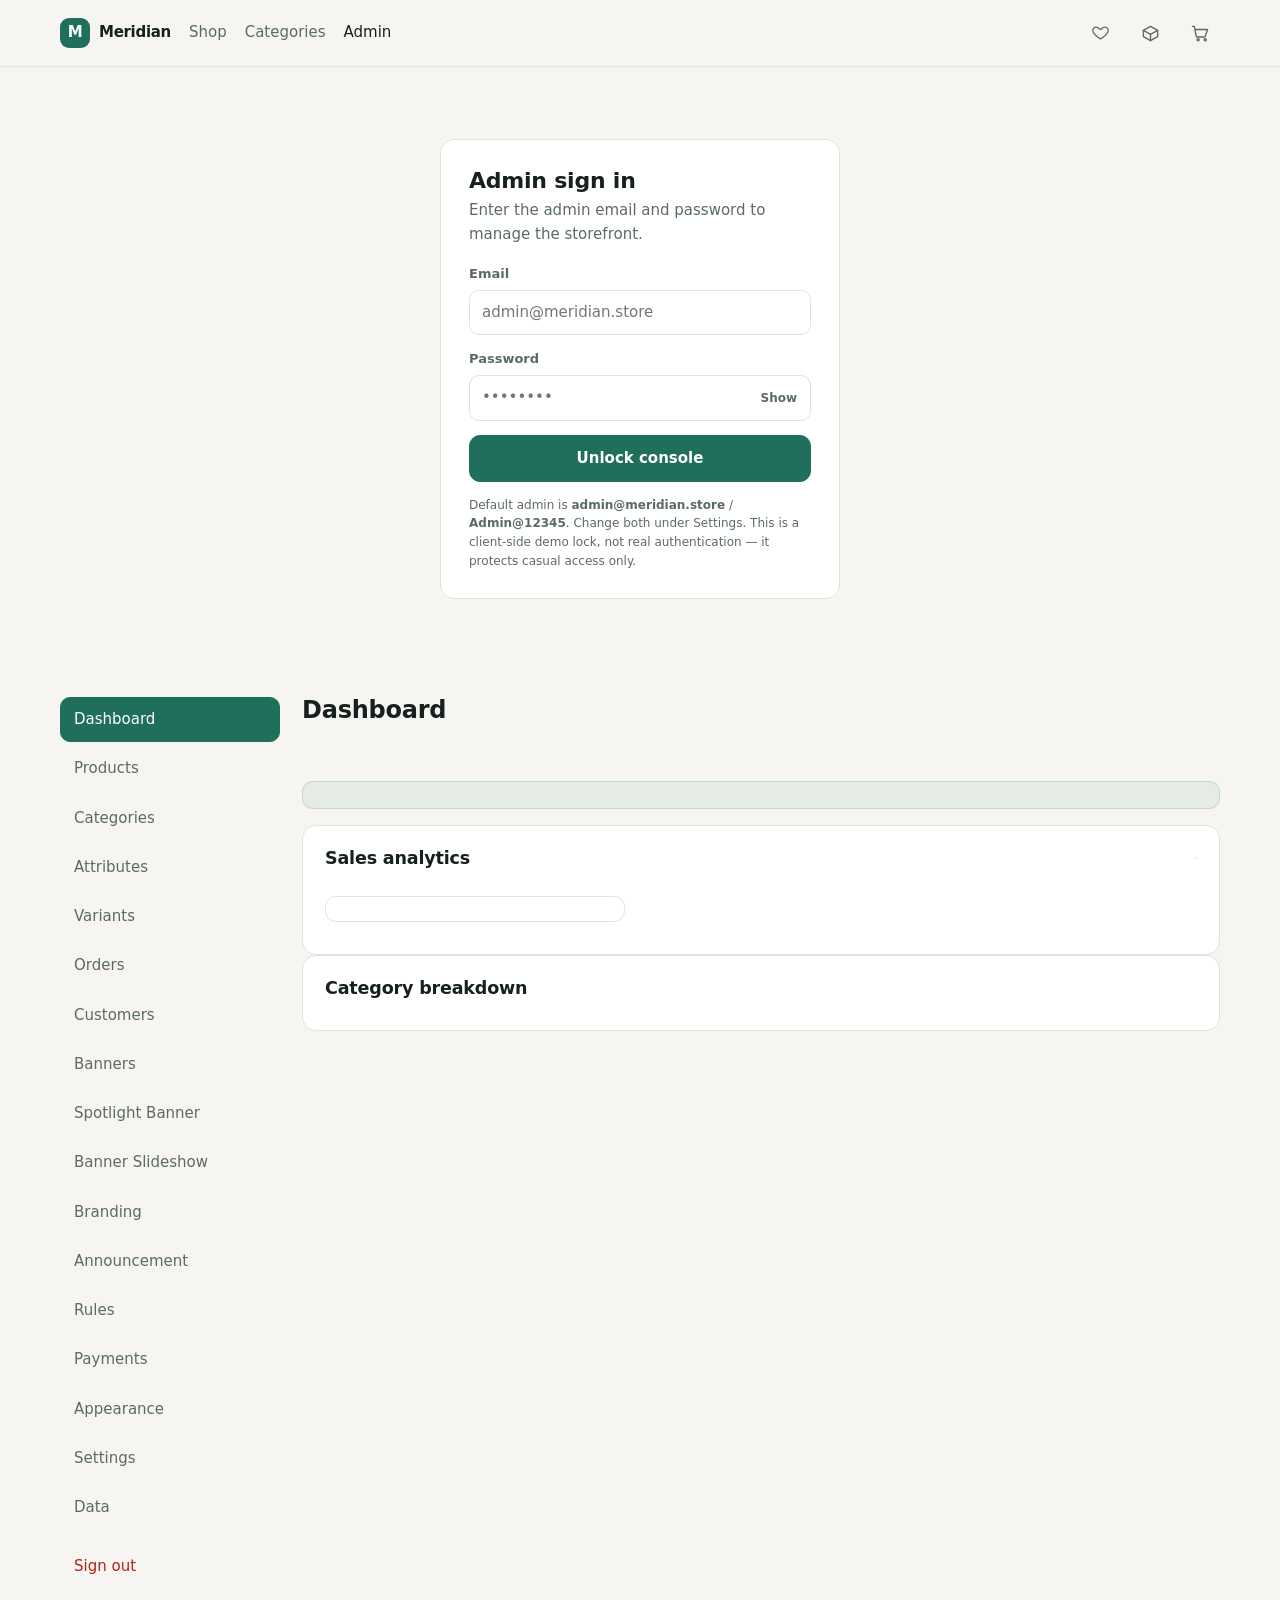
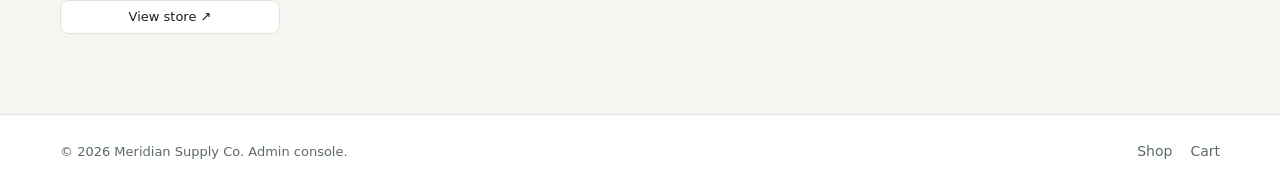
==== html/admin.html @ 1665ed3d "Add files via upload" ====
<!doctype html>
<html lang="en">
<head>
  <meta charset="utf-8" />
  <meta name="viewport" content="width=device-width, initial-scale=1" />
  <title>Admin console — Meridian</title>
  <meta name="description" content="Meridian storefront admin console." />
  <meta name="robots" content="noindex" />
  <link rel="stylesheet" href="../css/styles.css" />
</head>
<body>
  <header class="site-header">
    <div class="wrap header-inner">
      <a class="brand" href="../index.html"><span class="mark">M</span><span data-store-name>Meridian</span></a>
      <nav class="main-nav" aria-label="Primary">
        <a href="../index.html">Shop</a>
        <a href="../index.html#catalogue" data-scroll>Categories</a>
        <a href="admin.html" aria-current="page">Admin</a>
      </nav>
      <div class="header-actions">
        <a class="icon-btn" href="wishlist.html" aria-label="Wishlist">
          <svg width="19" height="19" viewBox="0 0 24 24" fill="none" stroke="currentColor" stroke-width="1.7" stroke-linecap="round" stroke-linejoin="round"><path d="M12 20s-7-4.6-9.2-8.6C1.2 8.4 3 5 6.4 5c2 0 3.4 1 4.1 2.3h3c.7-1.3 2.1-2.3 4.1-2.3 3.4 0 5.2 3.4 3.6 6.4C19 15.4 12 20 12 20Z" transform="translate(0 -1)"/></svg>
          <span class="icon-badge" data-wishlist-count data-count="0">0</span>
        </a>
        <a class="icon-btn" href="orders.html" aria-label="Your orders">
          <svg width="19" height="19" viewBox="0 0 24 24" fill="none" stroke="currentColor" stroke-width="1.7" stroke-linecap="round" stroke-linejoin="round"><path d="M21 8 12 3 3 8v8l9 5 9-5Z"/><path d="M3 8l9 5 9-5"/><path d="M12 13v8"/></svg>
        </a>
        <a class="cart-link" href="cart.html" aria-label="View cart">
          <svg width="18" height="18" viewBox="0 0 24 24" fill="none" stroke="currentColor" stroke-width="1.7" stroke-linecap="round" stroke-linejoin="round"><circle cx="9" cy="20" r="1.4"/><circle cx="18" cy="20" r="1.4"/><path d="M2 3h2.2l2.3 12.2a1.5 1.5 0 0 0 1.5 1.2h8.6a1.5 1.5 0 0 0 1.5-1.2L21 7H5.3"/></svg>
          <span>Cart</span>
          <span class="cart-badge" data-cart-count data-count="0">0</span>
        </a>
      </div>
    </div>
  </header>

  <main class="wrap">
    <!-- Gate -->
    <div class="gate" id="gate">
      <div class="panel">
        <h1 style="font-size:22px;margin-bottom:6px">Admin sign in</h1>
        <p class="muted" style="margin-bottom:18px">Enter the admin email and password to manage the storefront.</p>
        <div class="field">
          <label for="admin-email">Email</label>
          <input id="admin-email" type="email" placeholder="admin@meridian.store" autocomplete="username" />
        </div>
        <div class="field">
          <label for="pass">Password</label>
          <div class="pw-wrap">
            <input id="pass" type="password" placeholder="••••••••" autocomplete="current-password" />
            <button type="button" class="pw-toggle" id="admin-pw-toggle" aria-label="Show password">Show</button>
          </div>
        </div>
        <button class="btn btn-primary" id="unlock" style="width:100%;justify-content:center">Unlock console</button>
        <p class="hint" id="gate-error" style="color:var(--danger);margin-top:10px" hidden>Incorrect email or password.</p>
        <p class="hint" style="margin-top:14px">Default admin is <strong>admin@meridian.store</strong> / <strong>Admin@12345</strong>. Change both under Settings. This is a client-side demo lock, not real authentication — it protects casual access only.</p>
      </div>
    </div>

    <!-- Console -->
    <div class="admin-shell" id="console" hidden>
      <nav class="admin-nav" aria-label="Admin sections">
        <button data-tab="dashboard" aria-current="true">Dashboard</button>
        <button data-tab="products">Products</button>
        <button data-tab="categories">Categories</button>
        <button data-tab="attributes">Attributes</button>
        <button data-tab="variants">Variants</button>
        <button data-tab="orders">Orders</button>
        <button data-tab="customers">Customers</button>
        <button data-tab="banners">Banners</button>
        <button data-tab="gridbanner">Spotlight Banner</button>
        <button data-tab="slideshow">Banner Slideshow</button>
        <button data-tab="branding">Branding</button>
        <button data-tab="announcement">Announcement</button>
        <button data-tab="rules">Rules</button>
        <button data-tab="payments">Payments</button>
        <button data-tab="appearance">Appearance</button>
        <button data-tab="settings">Settings</button>
        <button data-tab="data">Data</button>
        <button data-tab="lock" style="margin-top:10px;color:var(--danger)">Sign out</button>
        <a class="mini-btn" href="../index.html" style="text-align:center;margin-top:6px">View store ↗</a>
      </nav>

      <div>
        <!-- Dashboard -->
        <section class="admin-panel active" id="panel-dashboard">
          <div class="admin-bar"><h1 style="font-size:24px">Dashboard</h1></div>
          <div class="glance" id="dash-stats"></div>
          <div class="glance cols-4" id="dash-pipeline"></div>
          <div class="callout" id="dash-checkout"></div>
          <div class="panel" id="sales-panel">
            <div class="panel-row">
              <h3 style="margin:0">Sales analytics</h3>
              <div class="seg" id="sales-gran" role="group" aria-label="Graph range"></div>
            </div>
            <div class="sales-summary" id="sales-summary"></div>
            <div class="sales-grid">
              <div class="sales-cal" id="sales-cal"></div>
              <div class="sales-graph" id="sales-graph"></div>
            </div>
            <p class="hint" id="sales-note" style="margin:10px 0 0"></p>
          </div>
          <div class="panel">
            <h3 style="margin-bottom:10px">Category breakdown</h3>
            <div class="bars" id="dash-cats"></div>
          </div>
        </section>

        <!-- Products -->
        <section class="admin-panel" id="panel-products">
          <div class="admin-bar">
            <h1 style="font-size:24px">Products <span class="muted" id="prod-count" style="font-size:14px;font-weight:500"></span></h1>
            <button class="btn btn-primary" id="add-product">+ Add product</button>
          </div>
          <div id="products-view">
            <div class="table-wrap">
              <table class="admin-table">
                <thead><tr><th></th><th>Name</th><th>Category</th><th>Price</th><th>Rating</th><th>Checkout</th><th></th></tr></thead>
                <tbody id="prod-rows"></tbody>
              </table>
            </div>
          </div>

          <div id="product-editor" hidden>
            <div class="panel">
              <h3 id="editor-title" style="margin-bottom:16px">Edit product</h3>
              <div class="grid-2">
                <div class="field"><label for="f-id">ID (slug)</label><input id="f-id" type="text" placeholder="aurora-headphones" /></div>
                <div class="field"><label for="f-name">Name</label><input id="f-name" type="text" placeholder="Aurora Wireless Headphones" /></div>
                <div class="field"><label for="f-category">Category</label><select id="f-category"></select></div>
                <div class="field"><label for="f-price">Price (₹)</label><input id="f-price" type="number" min="0" step="1" placeholder="10999" /></div>
                <div class="field"><label for="f-was">Compare-at price (₹, optional)</label><input id="f-was" type="number" min="0" step="1" placeholder="12999" /></div>
                <div class="field"><label for="f-badge">Badge (optional)</label><input id="f-badge" type="text" placeholder="Best seller" /></div>
                <div class="field"><label for="f-rating">Rating (0–5)</label><input id="f-rating" type="number" min="0" max="5" step="0.1" placeholder="4.7" /></div>
                <div class="field"><label for="f-reviewcount">Review count</label><input id="f-reviewcount" type="number" min="0" step="1" placeholder="214" /></div>
                <div class="field"><label for="f-grad0">Gradient start</label><input id="f-grad0" type="color" value="#123c33" /></div>
                <div class="field"><label for="f-grad1">Gradient end</label><input id="f-grad1" type="color" value="#1f6f5c" /></div>
              </div>
              <div class="grid-2">
                <div class="field">
                  <label for="f-image-file">Product image</label>
                  <input id="f-image-file" type="file" accept="image/*" class="mini-btn" style="padding:6px" />
                  <p class="dim-note">Recommended: <strong>1000 × 1000 px</strong> (square). Compressed to ≤1000px and stored in this browser. Leave blank to use the colour gradient.</p>
                  <img id="f-image-preview" class="slide-preview" alt="Product image preview" hidden />
                </div>
                <div class="field"><label for="f-image">…or paste an image URL</label><input id="f-image" type="url" placeholder="https://…/photo.jpg" /><p class="hint">A URL overrides the upload.</p></div>
              </div>
              <div style="margin:4px 0 14px">
                <h4 style="margin:0 0 10px;font-size:14px">Commerce</h4>
                <div class="grid-2">
                  <div class="field"><label for="f-sku">SKU</label><input id="f-sku" type="text" placeholder="AUR-HP-001" /><p class="hint">Shown on the product page; falls back to the ID.</p></div>
                  <div class="field"><label for="f-unit">Unit</label><input id="f-unit" type="text" placeholder="pc, kg, box…" /><p class="hint">How the item is sold (per pc, per kg…).</p></div>
                  <div class="field"><label for="f-minqty">Minimum purchase quantity</label><input id="f-minqty" type="number" min="1" step="1" value="1" /></div>
                  <div class="field"><label for="f-stock">Product quantity (stock)</label><input id="f-stock" type="number" min="0" step="1" placeholder="blank = unlimited" /><p class="hint">Leave blank for unlimited. 0 shows as out of stock.</p></div>
                  <div class="field"><label for="f-discount-type">Discount</label><select id="f-discount-type"><option value="">None</option><option value="flat">Flat amount (₹)</option><option value="percent">Percentage (%)</option></select></div>
                  <div class="field"><label for="f-discount-value">Discount value</label><input id="f-discount-value" type="number" min="0" step="any" placeholder="500 or 10" /><p class="hint">₹ off for flat, % off for percentage.</p></div>
                </div>
                <div class="field"><label for="f-tags">Product tags (comma separated)</label><input id="f-tags" type="text" placeholder="gift, wireless, office" /></div>
              </div>
              <div style="margin:4px 0 14px">
                <h4 style="margin:0 0 10px;font-size:14px">Media &amp; documents</h4>
                <div class="grid-2">
                  <div class="field">
                    <label for="f-thumb-file">Thumbnail image</label>
                    <input id="f-thumb-file" type="file" accept="image/*" class="mini-btn" style="padding:6px" />
                    <p class="dim-note">Recommended: <strong>400 × 400 px</strong>. Used on catalogue cards; falls back to the product image.</p>
                    <img id="f-thumb-preview" class="slide-preview" alt="Thumbnail preview" hidden />
                  </div>
                  <div class="field"><label for="f-thumb">…or paste a thumbnail URL</label><input id="f-thumb" type="url" placeholder="https://…/thumb.jpg" /></div>
                </div>
                <div class="field">
                  <label for="f-gallery-file">Product page gallery</label>
                  <input id="f-gallery-file" type="file" accept="image/*" multiple class="mini-btn" style="padding:6px" />
                  <p class="dim-note">Recommended: <strong>1000 × 1000 px</strong> each, up to 8 images. Shown as switchable thumbnails on the product page.</p>
                  <div class="thumb-strip" id="f-gallery-list"></div>
                </div>
                <div class="field"><label for="f-videos">Product videos (one URL per line)</label><textarea id="f-videos" rows="3" placeholder="https://…/video.mp4&#10;https://www.youtube.com/embed/…"></textarea><p class="hint">Direct .mp4/.webm files play inline; YouTube/Vimeo embed links render as players.</p></div>
                <div class="grid-2">
                  <div class="field">
                    <label for="f-specpdf-file">PDF specifications</label>
                    <input id="f-specpdf-file" type="file" accept="application/pdf" class="mini-btn" style="padding:6px" />
                    <p class="dim-note">Keep under ~700 KB so it fits browser storage. Offered as a download link on the product page.</p>
                  </div>
                  <div class="field"><label for="f-specpdf">…or paste a PDF URL</label><input id="f-specpdf" type="url" placeholder="https://…/spec.pdf" /></div>
                </div>
              </div>
              <div class="field"><label for="f-desc">Short description</label><input id="f-desc" type="text" placeholder="Over-ear adaptive noise-cancelling headphones." /></div>
              <div class="field"><label for="f-blurb">Long description</label><textarea id="f-blurb" rows="3" placeholder="Studio-grade sound with adaptive noise cancelling…"></textarea></div>
              <div class="field"><label for="f-features">Features (one per line)</label><textarea id="f-features" rows="4" placeholder="Adaptive hybrid ANC&#10;40-hour battery"></textarea></div>
              <div style="margin:4px 0 14px">
                <h4 style="margin:0 0 4px;font-size:14px">Attributes</h4>
                <p class="hint" style="margin-bottom:10px">Specifications shown on the product page. Manage the list under the <strong>Attributes</strong> tab.</p>
                <div class="grid-2" id="f-attrs"></div>
                <p class="hint" id="f-attrs-empty" hidden>No attributes defined yet — add some under the Attributes tab.</p>
              </div>
              <div style="margin:4px 0 14px">
                <h4 style="margin:0 0 4px;font-size:14px">Variants</h4>
                <p class="hint" style="margin-bottom:10px">Options shoppers pick on the product page. Tick the choices this product offers for each group; manage the groups under the <strong>Variants</strong> tab. Variants don't change the charged price.</p>
                <div class="grid-2" id="f-variants"></div>
                <p class="hint" id="f-variants-empty" hidden>No variant groups defined yet — add some under the Variants tab.</p>
              </div>
              <div style="margin:4px 0 14px">
                <h4 style="margin:0 0 10px;font-size:14px">Policies &amp; cross-sell</h4>
                <div class="grid-2">
                  <div class="field">
                    <label class="check-pill" for="f-refund-enabled"><input id="f-refund-enabled" type="checkbox" /><span>Refund option enabled</span></label>
                    <input id="f-refund-note" type="text" placeholder="Refund note, e.g. 7-day no-questions returns" style="margin-top:8px" />
                  </div>
                  <div class="field">
                    <label class="check-pill" for="f-warranty-enabled"><input id="f-warranty-enabled" type="checkbox" /><span>Warranty option enabled</span></label>
                    <input id="f-warranty-note" type="text" placeholder="Warranty note, e.g. 2-year manufacturer warranty" style="margin-top:8px" />
                  </div>
                </div>
                <div class="field field-wide">
                  <span class="attr-label">Frequently purchased together</span>
                  <p class="hint" style="margin:4px 0 8px">Tick products to feature alongside this one on its details page.</p>
                  <div class="check-group" id="f-freq"></div>
                </div>
              </div>
              <p class="hint" id="editor-note" style="margin-bottom:12px"></p>
              <div style="display:flex;gap:10px">
                <button class="btn btn-primary" id="save-product">Save product</button>
                <button class="btn btn-outline" id="cancel-product">Cancel</button>
              </div>
            </div>
          </div>
        </section>

        <!-- Categories -->
        <section class="admin-panel" id="panel-categories">
          <div class="admin-bar"><h1 style="font-size:24px">Categories</h1></div>
          <div class="callout">Categories drive the storefront filter chips and product grouping. Deleting a category moves its products to another one. The <strong>All</strong> filter is added automatically.</div>
          <div class="panel" style="max-width:520px;margin-bottom:16px">
            <div class="field" style="margin-bottom:10px"><label for="new-category">Add a category</label>
              <div style="display:flex;gap:8px">
                <input id="new-category" type="text" placeholder="e.g. Stationery" style="flex:1" />
                <button class="btn btn-primary" id="add-category">Add</button>
              </div>
            </div>
          </div>
          <div class="table-wrap">
            <table class="admin-table">
              <thead><tr><th>Name</th><th>Products</th><th></th></tr></thead>
              <tbody id="cat-rows"></tbody>
            </table>
          </div>
        </section>

        <!-- Attributes -->
        <section class="admin-panel" id="panel-attributes">
          <div class="admin-bar"><h1 style="font-size:24px">Product attributes</h1></div>
          <div class="callout">Attributes are specification fields (brand, material, colour…) shown on each product page. Define them here, then fill in values per product under the <strong>Products</strong> tab. Deleting an attribute removes its values from every product.</div>
          <div class="panel" style="max-width:560px;margin-bottom:16px">
            <h3 style="margin-bottom:12px">Add an attribute</h3>
            <div class="field"><label for="new-attr-name">Name</label><input id="new-attr-name" type="text" placeholder="e.g. Battery life" /></div>
            <div class="field"><label for="new-attr-type">Type</label><select id="new-attr-type"><option value="text">Free text</option><option value="select">Choice list (pick one)</option><option value="multi">Multiple choose (pick many)</option></select></div>
            <div class="field attr-opts" id="new-attr-opts-wrap" hidden><label for="new-attr-opts">Choices (comma-separated)</label><input id="new-attr-opts" type="text" placeholder="In stock, Low stock, Out of stock" /></div>
            <button class="btn btn-primary" id="add-attr">Add attribute</button>
          </div>
          <div class="table-wrap">
            <table class="admin-table">
              <thead><tr><th>Name</th><th>Type</th><th>Choices</th><th>Filled</th><th></th></tr></thead>
              <tbody id="attr-rows"></tbody>
            </table>
          </div>
        </section>

        <!-- Variants -->
        <section class="admin-panel" id="panel-variants">
          <div class="admin-bar"><h1 style="font-size:24px">Product variants</h1></div>
          <div class="callout">Variants are the options shoppers choose on a product page — colour, size, capacity and so on. Define the option groups here, then tick which choices each product offers under the <strong>Products</strong> tab. Variants group cart lines and appear on the order, but they don't change the charged price: checkout re-prices from the server catalogue by product ID.</div>
          <div class="panel" style="max-width:560px;margin-bottom:16px">
            <h3 style="margin-bottom:12px">Add a variant group</h3>
            <div class="field"><label for="new-var-name">Name</label><input id="new-var-name" type="text" placeholder="e.g. Colour" /></div>
            <div class="field"><label for="new-var-opts">Choices (comma-separated)</label><input id="new-var-opts" type="text" placeholder="Black, White, Navy" /></div>
            <button class="btn btn-primary" id="add-vargroup">Add variant group</button>
          </div>
          <div class="table-wrap">
            <table class="admin-table">
              <thead><tr><th>Name</th><th>Choices</th><th>Used by</th><th></th></tr></thead>
              <tbody id="var-rows"></tbody>
            </table>
          </div>
        </section>

        <!-- Orders -->
        <section class="admin-panel" id="panel-orders">
          <div class="admin-bar"><h1 style="font-size:24px">Orders <span class="muted" id="orders-count" style="font-size:14px;font-weight:500"></span></h1></div>
          <div class="callout">Orders recorded on this device. Update fulfilment status or remove entries. This is a local demo history — it is not connected to Stripe.</div>
          <div class="table-wrap">
            <table class="admin-table">
              <thead><tr><th>Order</th><th>Customer</th><th>Items</th><th>Total</th><th>Status</th><th></th></tr></thead>
              <tbody id="orders-body"></tbody>
            </table>
          </div>
        </section>

        <!-- Customers -->
        <section class="admin-panel" id="panel-customers">
          <div class="admin-bar"><h1 style="font-size:24px">Customers <span class="muted" id="cust-count" style="font-size:14px;font-weight:500"></span></h1></div>
          <div class="callout">Everyone with a registered account or an order on this device, shown with their generated logo, order history and lifetime spend. Deleting a customer removes their login and every order attributed to them.</div>
          <div class="glance cols-4" id="cust-glance"></div>
          <div class="cust-grid" id="cust-grid"></div>
        </section>

        <!-- Banners -->
        <section class="admin-panel" id="panel-banners">
          <div class="admin-bar">
            <h1 style="font-size:24px">Banners</h1>
            <button class="btn btn-primary" id="add-banner">+ Add banner</button>
          </div>
          <div id="banners-view">
            <div class="callout">Promotional tiles on the home page. Each banner can link to a product page, a category, an in-page anchor, or an external URL. Add an image URL to use a photo instead of the colour theme.</div>
            <div class="table-wrap">
              <table class="admin-table">
                <thead><tr><th></th><th>Banner</th><th>Links to</th><th>State</th><th></th></tr></thead>
                <tbody id="banner-rows"></tbody>
              </table>
            </div>
          </div>

          <div id="banner-editor" hidden>
            <div class="panel">
              <h3 id="banner-editor-title" style="margin-bottom:16px">Add banner</h3>
              <div class="grid-2">
                <div class="field"><label for="f-bkicker">Kicker (small line)</label><input id="f-bkicker" type="text" placeholder="Up to 20% off" /></div>
                <div class="field"><label for="f-btitle">Title</label><input id="f-btitle" type="text" placeholder="Sound &amp; wearables" /></div>
                <div class="field"><label for="f-bsub">Subtitle</label><input id="f-bsub" type="text" placeholder="Headphones, watches, speakers" /></div>
                <div class="field"><label for="f-btheme">Colour theme</label><select id="f-btheme"><option value="a">Green (a)</option><option value="b">Amber (b)</option><option value="c">Indigo (c)</option></select></div>
                <div class="field"><label for="f-btype">Link type</label><select id="f-btype"><option value="product">Product page</option><option value="category">Category</option><option value="scroll">In-page anchor</option><option value="url">External URL</option></select></div>
                <div class="field" id="f-btarget-wrap"></div>
              </div>
              <div class="grid-2">
                <div class="field">
                  <label for="f-bimage-file">Upload image</label>
                  <input id="f-bimage-file" type="file" accept="image/*" class="mini-btn" style="padding:6px" />
                  <p class="dim-note">Recommended size: <strong>800 × 400 px</strong> (landscape, 2:1). Compressed to ≤1000px wide and stored in this browser.</p>
                  <img id="f-bimage-preview" class="slide-preview" alt="Banner preview" hidden />
                </div>
                <div class="field"><label for="f-bimage">…or paste an image URL</label><input id="f-bimage" type="url" placeholder="https://…/photo.jpg" /><p class="hint">A URL overrides the upload. Leave both blank to use the colour theme.</p></div>
              </div>
              <div style="display:flex;gap:10px">
                <button class="btn btn-primary" id="save-banner">Save banner</button>
                <button class="btn btn-outline" id="cancel-banner">Cancel</button>
              </div>
            </div>
          </div>
        </section>

        <!-- Banner Slideshow (scrolling hero banner) -->
        <section class="admin-panel" id="panel-slideshow">
          <div class="admin-bar">
            <h1 style="font-size:24px">Banner Slideshow</h1>
            <button class="btn btn-primary" id="add-slide">+ Add slide</button>
          </div>
          <div id="slides-view">
            <div class="callout">The auto-scrolling hero banner at the top of the home page. It scales to fit both mobile and desktop. Upload an image (compressed and stored in this browser) or keep a colour gradient, add a caption, and link the slide to a product, category or URL. Use the arrows to reorder.</div>
            <div class="table-wrap">
              <table class="admin-table">
                <thead><tr><th></th><th>Slide</th><th>Links to</th><th>State</th><th></th></tr></thead>
                <tbody id="slide-rows"></tbody>
              </table>
            </div>
          </div>

          <div id="slide-editor" hidden>
            <div class="panel">
              <h3 id="slide-editor-title" style="margin-bottom:16px">Add slide</h3>
              <div class="grid-2">
                <div class="field">
                  <label for="f-s-image-file">Upload image</label>
                  <input id="f-s-image-file" type="file" accept="image/*" class="mini-btn" style="padding:6px" />
                  <p class="dim-note">Recommended size: <strong>1600 × 600 px</strong> (landscape). Compressed to ≤1400px wide and stored in this browser; large photos may exceed storage.</p>
                  <img id="f-s-preview" class="slide-preview" alt="Slide preview" hidden />
                </div>
                <div class="field"><label for="f-s-image">…or paste an image URL</label><input id="f-s-image" type="url" placeholder="https://…/hero.jpg" /><p class="hint">A URL overrides the upload. Leave both blank to use the gradient.</p></div>
                <div class="field"><label for="f-s-grad0">Gradient start (no image)</label><input id="f-s-grad0" type="color" value="#123c33" /></div>
                <div class="field"><label for="f-s-grad1">Gradient end</label><input id="f-s-grad1" type="color" value="#1f6f5c" /></div>
                <div class="field"><label for="f-s-kicker">Kicker (small line)</label><input id="f-s-kicker" type="text" placeholder="New season" /></div>
                <div class="field"><label for="f-s-title">Headline</label><input id="f-s-title" type="text" placeholder="Sound that moves with you" /></div>
              </div>
              <div class="field"><label for="f-s-sub">Subtitle</label><input id="f-s-sub" type="text" placeholder="Headphones, speakers and wearables" /></div>
              <div class="grid-2">
                <div class="field"><label for="f-s-linktype">Link</label><select id="f-s-linktype"><option value="none">No link</option><option value="product">Product page</option><option value="category">Category</option><option value="url">External URL</option></select></div>
                <div class="field" id="f-s-target-wrap"></div>
              </div>
              <div style="display:flex;gap:10px">
                <button class="btn btn-primary" id="save-slide">Save slide</button>
                <button class="btn btn-outline" id="cancel-slide">Cancel</button>
              </div>
            </div>
          </div>
        </section>

        <!-- Branding -->
        <section class="admin-panel" id="panel-branding">
          <div class="admin-bar"><h1 style="font-size:24px">Branding</h1></div>
          <div class="callout">Your store name and logo appear in the header of every page. The logo replaces the letter mark; leave it blank to show the first letter of the store name instead.</div>
          <div class="panel" style="max-width:600px">
            <div class="field"><label for="b-store">Store name</label><input id="b-store" type="text" placeholder="Meridian" /></div>
            <div class="grid-2">
              <div class="field">
                <label for="b-logo-file">Upload logo</label>
                <input id="b-logo-file" type="file" accept="image/*" class="mini-btn" style="padding:6px" />
                <p class="dim-note">Recommended size: <strong>240 × 240 px</strong> (square, transparent PNG). Compressed to ≤240px and stored in this browser.</p>
                <img id="b-logo-preview" class="logo-preview" alt="Logo preview" hidden />
              </div>
              <div class="field"><label for="b-logo-url">…or paste a logo URL</label><input id="b-logo-url" type="url" placeholder="https://…/logo.png" /><p class="hint">A URL overrides the upload. Leave both blank to use the letter mark.</p></div>
            </div>
            <div style="display:flex;gap:10px;flex-wrap:wrap;margin-top:6px">
              <button class="btn btn-primary" id="save-branding">Save branding</button>
              <button class="btn btn-outline" id="remove-logo">Remove logo</button>
            </div>
          </div>
        </section>

        <!-- Announcement (site-wide long banner) -->
        <section class="admin-panel" id="panel-announcement">
          <div class="admin-bar"><h1 style="font-size:24px">Announcement banner</h1></div>
          <div class="callout">The announcement is a full-width banner shown at the very top of every page, above the header. It wraps comfortably on mobile and desktop. Leave the text empty to hide the banner entirely.</div>
          <div class="panel" style="max-width:600px">
            <div class="field">
              <label for="a-text">Banner text</label>
              <input id="a-text" type="text" placeholder="Free shipping on orders over ₹5,000" />
              <p class="hint">Plain text. Shown site-wide as soon as you save.</p>
            </div>
            <div class="field">
              <label for="a-theme">Colour theme</label>
              <select id="a-theme">
                <option value="accent">Accent (brand green)</option>
                <option value="dark">Dark (ink)</option>
                <option value="light">Light (surface)</option>
              </select>
            </div>
            <div class="field">
              <label>Live preview</label>
              <div id="a-preview" class="announce theme-accent" style="border-radius:10px">Free shipping on orders over ₹5,000</div>
            </div>
            <div style="display:flex;gap:10px;flex-wrap:wrap;margin-top:6px">
              <button class="btn btn-primary" id="save-announcement">Save banner</button>
              <button class="btn btn-outline" id="clear-announcement">Hide banner</button>
            </div>
          </div>
        </section>

        <!-- Spotlight Banner (mid-grid promotional banner) -->
        <section class="admin-panel" id="panel-gridbanner">
          <div class="admin-bar"><h1 style="font-size:24px">Spotlight Banner</h1></div>
          <div class="callout">The <strong>Spotlight Banner</strong> is the wide promotional banner shown half-way through the product grid on the shop page. It keeps its original green-to-blue gradient unless you attach a background image.</div>
          <div class="panel" style="max-width:640px">
            <div class="grid-2">
              <div class="field"><label for="g-name">Banner name</label><input id="g-name" type="text" placeholder="Spotlight Banner" /><p class="hint">Shown as the small label pill on the banner.</p></div>
              <div class="field"><label for="g-enabled">Visibility</label><select id="g-enabled"><option value="1">Shown on shop page</option><option value="0">Hidden</option></select></div>
            </div>
            <div class="grid-2">
              <div class="field"><label for="g-cta">Button label</label><input id="g-cta" type="text" placeholder="Shop the edit" /><p class="hint">Leave empty for no button.</p></div>
              <div class="field"><label for="g-type">Button links to</label><select id="g-type"><option value="scroll">In-page anchor</option><option value="category">Category</option><option value="product">Product</option><option value="url">External URL</option><option value="none">No button</option></select></div>
            </div>
            <div class="field"><label for="g-target">Target</label><input id="g-target" type="text" placeholder="#catalogue" /><p class="hint">Anchor like #catalogue, a category name, a product id, or a full URL — matching the type above.</p></div>
            <div class="field">
              <label for="g-image-file">Background image (optional)</label>
              <input id="g-image-file" type="file" accept="image/*" class="mini-btn" style="padding:6px" />
              <p class="dim-note">Recommended size: <strong>1200 × 300 px</strong> (wide, 4:1). Compressed to ≤1200px wide and stored in this browser.</p>
              <img id="g-image-preview" class="slide-preview" alt="Spotlight banner preview" hidden />
              <p class="hint">Leave empty to keep the original gradient.</p>
            </div>
            <div style="display:flex;gap:10px;flex-wrap:wrap;margin-top:6px">
              <button class="btn btn-primary" id="save-gridbanner">Save banner</button>
            </div>
          </div>
        </section>

        <!-- Rules -->
        <section class="admin-panel" id="panel-rules">
          <div class="admin-bar"><h1 style="font-size:24px">Rules</h1></div>
          <div class="panel" style="max-width:560px;margin-bottom:16px">
            <h3 style="margin-bottom:6px">Password policy</h3>
            <p class="muted" style="font-size:13px;margin-bottom:14px">These rules drive the live checklist on the customer sign-up form.</p>
            <div class="field"><label for="r-minlength">Minimum length</label><input id="r-minlength" type="number" min="1" max="64" step="1" /></div>
            <label class="check"><input id="r-upper" type="checkbox" /> Require an uppercase letter (A–Z)</label>
            <label class="check"><input id="r-special" type="checkbox" /> Require a special character (@, #, $, …)</label>
            <label class="check"><input id="r-number" type="checkbox" /> Require a number (0–9)</label>
            <button class="btn btn-primary" id="save-rules" style="margin-top:12px">Save password rules</button>
          </div>
          <div class="panel" style="max-width:560px">
            <h3 style="margin-bottom:6px">Store policies</h3>
            <p class="muted" style="font-size:13px;margin-bottom:14px">Freeform rules (returns, shipping, warranties) stored with the catalogue and included in exports.</p>
            <ul class="rule-list" id="rules-list"></ul>
            <div class="field"><label for="new-rule-title">Title</label><input id="new-rule-title" type="text" placeholder="30-day returns" /></div>
            <div class="field"><label for="new-rule-body">Detail</label><textarea id="new-rule-body" rows="2" placeholder="Unused items can be returned within 30 days for a full refund."></textarea></div>
            <button class="btn btn-primary" id="add-rule">Add rule</button>
          </div>
        </section>

        <!-- Payments -->
        <section class="admin-panel" id="panel-payments">
          <div class="admin-bar"><h1 style="font-size:24px">Payment gateway</h1></div>
          <div class="callout warn" id="payments-status"></div>
          <div class="panel" style="max-width:560px">
            <label class="check"><input id="p-enabled" type="checkbox" /> Checkout enabled</label>
            <label class="check"><input id="p-testmode" type="checkbox" /> Test mode (use test cards)</label>
            <div class="grid-2">
              <div class="field"><label for="p-provider">Provider</label><select id="p-provider"><option value="stripe">Stripe</option></select></div>
              <div class="field"><label for="p-currency">Currency</label><input id="p-currency" type="text" placeholder="INR" /></div>
            </div>
            <div class="field"><label for="p-pubkey">Publishable key</label><input id="p-pubkey" type="text" placeholder="pk_test_…" /><p class="hint">The publishable key is public and safe to store. It must start with <code>pk_test_</code> or <code>pk_live_</code>.</p></div>
            <div class="field"><label for="p-descriptor">Statement descriptor</label><input id="p-descriptor" type="text" maxlength="22" placeholder="MERIDIAN" /><p class="hint">Up to 22 characters, shown on card statements.</p></div>
            <div class="callout warn" style="margin-top:6px">Never enter your <strong>secret</strong> key here. Add <code>STRIPE_SECRET_KEY</code> in <strong>Sites Settings</strong> — the checkout Edge Function reads it server-side and it is never exposed to the browser.</div>
            <button class="btn btn-primary" id="save-payments">Save payment settings</button>
          </div>
        </section>

        <!-- Appearance -->
        <section class="admin-panel" id="panel-appearance">
          <div class="admin-bar"><h1 style="font-size:24px">Appearance</h1></div>
          <div class="callout">Pick colours for the whole site. Changes preview instantly and apply across every page once saved.</div>
          <div class="panel" style="max-width:640px">
            <div class="swatch-grid">
              <div class="swatch-field"><label for="c-bg">Page background</label><input id="c-bg" type="color" /><input id="c-bg-hex" class="hex" type="text" spellcheck="false" /></div>
              <div class="swatch-field"><label for="c-surface">Card / surface</label><input id="c-surface" type="color" /><input id="c-surface-hex" class="hex" type="text" spellcheck="false" /></div>
              <div class="swatch-field"><label for="c-ink">Primary text</label><input id="c-ink" type="color" /><input id="c-ink-hex" class="hex" type="text" spellcheck="false" /></div>
              <div class="swatch-field"><label for="c-inkSoft">Muted text</label><input id="c-inkSoft" type="color" /><input id="c-inkSoft-hex" class="hex" type="text" spellcheck="false" /></div>
              <div class="swatch-field"><label for="c-line">Borders</label><input id="c-line" type="color" /><input id="c-line-hex" class="hex" type="text" spellcheck="false" /></div>
              <div class="swatch-field"><label for="c-accent">Accent</label><input id="c-accent" type="color" /><input id="c-accent-hex" class="hex" type="text" spellcheck="false" /></div>
              <div class="swatch-field"><label for="c-accentInk">Accent (dark)</label><input id="c-accentInk" type="color" /><input id="c-accentInk-hex" class="hex" type="text" spellcheck="false" /></div>
              <div class="swatch-field"><label for="c-star">Rating stars</label><input id="c-star" type="color" /><input id="c-star-hex" class="hex" type="text" spellcheck="false" /></div>
            </div>
            <div style="display:flex;gap:10px;margin-top:16px">
              <button class="btn btn-primary" id="save-appearance">Save colours</button>
              <button class="btn btn-outline" id="reset-appearance">Reset to defaults</button>
            </div>
          </div>
        </section>

        <!-- Settings -->
        <section class="admin-panel" id="panel-settings">
          <div class="admin-bar"><h1 style="font-size:24px">Settings</h1></div>
          <div class="panel" style="max-width:560px">
            <div class="callout" style="margin-bottom:16px">Store name and logo are managed under the <strong>Branding</strong> tab. The site-wide announcement banner is managed under the <strong>Announcement</strong> tab.</div>
            <div class="field"><label for="s-email">Support email</label><input id="s-email" type="email" /></div>
            <div class="field"><label for="s-ship">Free-shipping threshold (₹)</label><input id="s-ship" type="number" min="0" step="1" /><p class="hint">Display only. Checkout shipping is set by the server and won't change here.</p></div>
            <hr style="border:0;border-top:1px solid var(--line);margin:18px 0" />
            <h3 style="margin-bottom:12px">Admin credentials</h3>
            <div class="field"><label for="s-admin-email">Admin email</label><input id="s-admin-email" type="email" /></div>
            <div class="field"><label for="s-admin-pass">Admin password</label><input id="s-admin-pass" type="text" /><p class="hint">Must satisfy the password rules. Stored locally.</p></div>
            <button class="btn btn-primary" id="save-settings">Save settings</button>
          </div>
        </section>

        <!-- Data -->
        <section class="admin-panel" id="panel-data">
          <div class="admin-bar"><h1 style="font-size:24px">Data</h1></div>
          <div class="callout">Export a backup, import a catalogue, or reset the storefront to its built-in defaults. Changes are stored in this browser only.</div>
          <div class="grid-3">
            <div class="panel"><h3 style="margin-bottom:8px">Export</h3><p class="muted" style="font-size:13px;margin-bottom:14px">Download the current catalogue and settings as JSON.</p><button class="mini-btn" id="export-json">Download JSON</button></div>
            <div class="panel"><h3 style="margin-bottom:8px">Import</h3><p class="muted" style="font-size:13px;margin-bottom:14px">Replace the catalogue from a JSON backup.</p><input type="file" id="import-file" accept="application/json,.json" class="mini-btn" style="padding:6px" /></div>
            <div class="panel"><h3 style="margin-bottom:8px">Reset</h3><p class="muted" style="font-size:13px;margin-bottom:14px">Discard all local edits and restore the 12 default products.</p><button class="mini-btn danger" id="reset-data">Reset to defaults</button></div>
          </div>
        </section>
      </div>
    </div>
  </main>

  <!-- In-page modal dialogs. Native prompt()/confirm() are disabled inside
       sandboxed preview iframes (they return null/false), which silently made
       rename/delete no-ops, so the console uses these instead. -->
  <div class="modal-backdrop" id="modal-backdrop" hidden>
    <div class="modal" role="dialog" aria-modal="true" aria-labelledby="modal-title">
      <h3 id="modal-title"></h3>
      <p class="modal-msg" id="modal-msg"></p>
      <div class="field" id="modal-input-wrap" hidden>
        <input id="modal-input" type="text" autocomplete="off" />
      </div>
      <div class="modal-actions">
        <button class="btn btn-outline" id="modal-cancel">Cancel</button>
        <button class="btn btn-primary" id="modal-ok">OK</button>
      </div>
    </div>
  </div>

  <!-- Order bill preview + download -->
  <div class="modal-backdrop" id="bill-backdrop" hidden>
    <div class="modal bill-modal" role="dialog" aria-modal="true" aria-labelledby="bill-title">
      <h3 id="bill-title">Order bill <span class="muted" id="bill-no" style="font-size:14px;font-weight:500"></span></h3>
      <iframe id="bill-frame" class="bill-frame" title="Bill preview"></iframe>
      <div class="modal-actions">
        <button class="btn btn-outline" id="bill-close">Close</button>
        <button class="btn btn-outline" id="bill-print">Print / save PDF</button>
        <button class="btn btn-primary" id="bill-download">Download bill</button>
      </div>
    </div>
  </div>

  <footer class="site-footer">
    <div class="wrap footer-inner">
      <div><p>© 2026 <span data-store-name>Meridian</span> Supply Co. Admin console.</p></div>
      <nav class="footer-links" aria-label="Footer">
        <a href="../index.html">Shop</a>
        <a href="cart.html">Cart</a>
      </nav>
    </div>
  </footer>

  <script src="../js/products.js"></script>
  <script src="../js/store.js"></script>
  <script src="../js/admin.js"></script>
</body>
</html>
---- css/styles.css ----
/* Meridian storefront styles */
:root {
  --bg: #f6f5f2;
  --surface: #ffffff;
  --ink: #16211d;
  --ink-soft: #5b6b64;
  --line: #e4e2dc;
  --accent: #1f6f5c;
  --accent-ink: #123c33;
  --star: #e8a317;
  --danger: #b42318;
  --radius: 14px;
  --shadow: 0 1px 2px rgba(16, 24, 20, .04), 0 8px 24px rgba(16, 24, 20, .06);
  --shadow-sm: 0 1px 2px rgba(16, 24, 20, .05);
}
* { box-sizing: border-box; }
html { scroll-behavior: smooth; }
body {
  margin: 0;
  background: var(--bg);
  color: var(--ink);
  font: 15px/1.55 ui-sans-serif, system-ui, -apple-system, "Segoe UI", Roboto, Helvetica, Arial, sans-serif;
  -webkit-font-smoothing: antialiased;
}
a { color: inherit; text-decoration: none; }
img, svg { display: block; }
button { font: inherit; cursor: pointer; }
.wrap { width: min(1160px, 100% - 40px); margin-inline: auto; }
h1, h2, h3 { line-height: 1.15; margin: 0; letter-spacing: -.01em; }
h1 { font-size: clamp(28px, 4vw, 44px); }
h2 { font-size: clamp(22px, 3vw, 30px); }
p { margin: 0; }

/* Header */
.site-header { position: sticky; top: 0; z-index: 40; background: rgba(246, 245, 242, .85); backdrop-filter: saturate(1.2) blur(8px); border-bottom: 1px solid var(--line); }
.header-inner { display: flex; align-items: center; gap: 18px; height: 66px; flex-wrap: nowrap; }
.brand { display: flex; align-items: center; gap: 9px; font-weight: 700; letter-spacing: -.02em; flex: 0 0 auto; }
.brand .mark { display: grid; place-items: center; width: 30px; height: 30px; border-radius: 9px; background: var(--accent); color: #fff; font-size: 15px; }
.brand .mark.has-logo { width: auto; max-width: 160px; background: transparent; }
.brand .mark.has-logo img { height: 30px; width: auto; max-width: 160px; object-fit: contain; border-radius: 9px; display: block; }
.main-nav { display: flex; gap: 18px; flex: 0 0 auto; }
.main-nav a { color: var(--ink-soft); font-weight: 500; }
.main-nav a:hover, .main-nav a[aria-current="page"] { color: var(--ink); }
.header-actions { display: flex; align-items: center; gap: 10px; margin-left: auto; flex-wrap: nowrap; flex: 1; min-width: 0; justify-content: flex-end; }

.search { display: flex; align-items: center; gap: 6px; background: var(--surface); border: 1px solid var(--line); border-radius: 12px; padding: 4px 4px 4px 12px; min-width: 250px; box-shadow: var(--shadow-sm); order: 0; }
.search input { border: 0; outline: 0; background: transparent; flex: 1; min-width: 0; font: inherit; color: var(--ink); }
.search button { display: grid; place-items: center; width: 32px; height: 32px; flex: 0 0 32px; border: 0; border-radius: 9px; background: var(--accent); color: #fff; }
.search button:hover { background: var(--accent-ink); }

.icon-btn, .cart-link { position: relative; display: grid; place-items: center; width: 40px; height: 40px; flex: 0 0 40px; border-radius: 12px; color: var(--ink-soft); border: 1px solid transparent; transition: background .15s, color .15s, border-color .15s; }
.icon-btn:hover, .cart-link:hover { background: var(--surface); color: var(--ink); border-color: var(--line); }
.icon-btn svg, .cart-link svg { width: 19px; height: 19px; flex: 0 0 19px; }
.cart-link > span:not(.cart-badge) { display: none; }
.icon-badge, .cart-badge { position: absolute; top: 2px; right: 2px; min-width: 17px; height: 17px; padding: 0 4px; display: grid; place-items: center; border-radius: 999px; background: var(--accent); color: #fff; font-size: 10px; font-weight: 700; line-height: 1; border: 2px solid var(--bg); }
.icon-badge[data-count="0"], .cart-badge[data-count="0"] { opacity: 0; }

/* Announcement long banner (full-width strip above the sticky header) */
.announce { width: 100%; padding: 9px 16px; text-align: center; font-size: 13px; font-weight: 600; line-height: 1.4; background: var(--accent); color: #fff; overflow-wrap: break-word; }
.announce.theme-dark { background: var(--ink); color: #fff; }
.announce.theme-light { background: var(--surface); color: var(--ink); border-bottom: 1px solid var(--line); }

/* Hero carousel */
.hero { position: relative; margin-top: 18px; }
.hero-slider { position: relative; height: clamp(280px, 26vw, 400px); border-radius: 20px; overflow: hidden; box-shadow: var(--shadow); }
.slide { position: absolute; inset: 0; opacity: 0; transform: translateX(24px); transition: opacity .6s ease, transform .6s ease; }
.slide.active { opacity: 1; transform: none; }
.slide-inner { position: absolute; inset: 0; display: flex; flex-direction: column; justify-content: center; gap: 12px; padding: 40px; color: #fff; max-width: 640px; }
.eyebrow { display: inline-block; font-size: 12px; font-weight: 600; letter-spacing: .06em; text-transform: uppercase; background: rgba(255, 255, 255, .18); padding: 5px 11px; border-radius: 999px; width: fit-content; }
.slide h1 { font-size: clamp(24px, 3.4vw, 38px); }
.slide p { color: rgba(255, 255, 255, .9); max-width: 46ch; }
.slide-copy { position: absolute; left: 0; right: 0; bottom: 0; padding: 22px clamp(18px, 3vw, 34px) 46px; display: flex; flex-direction: column; align-items: flex-start; gap: 5px; color: #fff; max-height: 100%; overflow: hidden; }
.s-kicker { font-size: clamp(10px, 1.4vw, 12px); font-weight: 700; letter-spacing: .08em; text-transform: uppercase; opacity: .9; }
.s-title { font-size: clamp(19px, 3.4vw, 36px); font-weight: 800; color: #fff; line-height: 1.12; }
.s-sub { font-size: clamp(12px, 1.5vw, 14px); color: rgba(255, 255, 255, .92); max-width: 52ch; }
.slide-copy .btn-light { margin-top: 8px; padding: 9px 15px; font-size: 14px; }
.slide-link { position: absolute; inset: 0; }
.slide-preview { max-width: 100%; max-height: 140px; border-radius: 10px; border: 1px solid var(--line); margin-top: 8px; }
.logo-preview { max-width: 160px; max-height: 70px; border-radius: 10px; border: 1px solid var(--line); margin-top: 8px; background: repeating-conic-gradient(#eee 0% 25%, #fff 0% 50%) 50% / 16px 16px; object-fit: contain; }
.hero-cta { display: flex; gap: 10px; flex-wrap: wrap; margin-top: 6px; }
.btn { display: inline-flex; align-items: center; gap: 8px; padding: 11px 18px; border-radius: 11px; font-weight: 600; border: 1px solid transparent; transition: transform .12s, background .15s, color .15s; }
.btn:active { transform: translateY(1px); }
.btn-light { background: #fff; color: var(--ink); }
.btn-ghost { background: transparent; color: #fff; border-color: rgba(255, 255, 255, .4); }
.hero-arrow { position: absolute; top: 50%; transform: translateY(-50%); display: grid; place-items: center; width: 38px; height: 38px; border-radius: 999px; border: 0; background: rgba(255, 255, 255, .85); color: var(--ink); box-shadow: var(--shadow-sm); z-index: 3; }
.hero-arrow:hover { background: #fff; }
.hero-arrow.prev { left: 14px; }
.hero-arrow.next { right: 14px; }
.dots { position: absolute; bottom: 14px; left: 50%; transform: translateX(-50%); display: flex; gap: 7px; z-index: 3; }
.dot { position: relative; width: 9px; height: 9px; padding: 0; border-radius: 999px; border: 0; background: rgba(255, 255, 255, .5); overflow: hidden; transition: width .3s; }
.dot.active { width: 26px; background: rgba(255, 255, 255, .35); }
.dot.active::after { content: ""; position: absolute; inset: 0; background: #fff; transform-origin: left; animation: dotFill 5s linear forwards; }
@keyframes dotFill { from { transform: scaleX(0); } to { transform: scaleX(1); } }

/* Banners */
.banners { display: grid; grid-template-columns: repeat(3, 1fr); gap: 14px; margin: 22px 0 8px; }
.banner { position: relative; display: flex; flex-direction: column; gap: 3px; padding: 20px; border-radius: var(--radius); color: #fff; overflow: hidden; box-shadow: var(--shadow-sm); transition: transform .15s, box-shadow .15s; }
.banner:hover { transform: translateY(-2px); box-shadow: var(--shadow); }
.banner-a { background: linear-gradient(135deg, #1f6f5c, #123c33); }
.banner-b { background: linear-gradient(135deg, #b4762a, #8a5a1e); }
.banner-c { background: linear-gradient(135deg, #2b3a67, #1b2544); }
.b-icon { width: 30px; height: 30px; margin-bottom: 8px; opacity: .9; }
.b-icon svg { width: 30px; height: 30px; }
.b-kicker { font-size: 12px; font-weight: 600; letter-spacing: .05em; text-transform: uppercase; opacity: .85; }
.b-title { font-size: 18px; font-weight: 700; }
.b-sub { font-size: 13px; opacity: .85; }

/* Section */
.section { padding: 30px 0 60px; }
.section-head { display: flex; align-items: flex-end; justify-content: space-between; gap: 20px; margin-bottom: 18px; }
.section-head p { color: var(--ink-soft); margin-top: 4px; }
.filters { display: flex; gap: 8px; flex-wrap: wrap; margin-bottom: 20px; }
.chip { padding: 8px 15px; border-radius: 999px; border: 1px solid var(--line); background: var(--surface); color: var(--ink-soft); font-weight: 500; transition: all .15s; }
.chip:hover { border-color: var(--accent); color: var(--accent); }
.chip[aria-pressed="true"] { background: var(--accent); border-color: var(--accent); color: #fff; }

/* Grid + cards */
.grid { display: grid; grid-template-columns: repeat(4, 1fr); gap: 16px; }
.card { background: var(--surface); border: 1px solid var(--line); border-radius: var(--radius); overflow: hidden; display: flex; flex-direction: column; transition: transform .15s, box-shadow .15s; }
.card:hover { transform: translateY(-3px); box-shadow: var(--shadow); }
.card-media { position: relative; display: grid; place-items: center; aspect-ratio: 4 / 3; }
.card-media svg { width: 54px; height: 54px; opacity: .9; }
.badge { position: absolute; top: 10px; left: 10px; padding: 4px 10px; border-radius: 999px; background: rgba(255, 255, 255, .92); color: var(--ink); font-size: 11px; font-weight: 700; }
.card-body { padding: 13px 14px 15px; display: flex; flex-direction: column; gap: 7px; flex: 1; }
.card-cat { font-size: 11px; font-weight: 600; letter-spacing: .05em; text-transform: uppercase; color: var(--ink-soft); }
.card-title { font-weight: 600; line-height: 1.3; }
.card-title:hover { color: var(--accent); }
.card-rating { display: flex; align-items: center; gap: 7px; }
.card-rating .rc { font-size: 12px; color: var(--ink-soft); }
.card-foot { display: flex; align-items: center; justify-content: space-between; gap: 10px; margin-top: auto; }
.price { font-weight: 700; font-size: 16px; display: flex; align-items: baseline; gap: 7px; }
.was { font-size: 13px; font-weight: 500; color: var(--ink-soft); text-decoration: line-through; }
.add-btn { display: grid; place-items: center; width: 34px; height: 34px; border-radius: 10px; border: 1px solid var(--line); background: var(--surface); color: var(--ink); font-size: 18px; line-height: 1; transition: all .15s; }
.add-btn:hover { border-color: var(--accent); color: var(--accent); }
.add-btn.added { background: var(--accent); border-color: var(--accent); color: #fff; }
.wish-btn { font-size: 15px; }

/* Stars */
.stars-wrap { display: inline-flex; align-items: center; gap: 5px; }
.stars { position: relative; display: inline-block; line-height: 1; letter-spacing: 1px; }
.stars-bg { color: #d6d3cc; }
.stars-fill { position: absolute; inset: 0; overflow: hidden; white-space: nowrap; color: var(--star); }
.stars-val { font-size: 12px; font-weight: 600; color: var(--ink-soft); }

/* Grid banner (decorative) */
.grid-banner { position: relative; grid-column: 1 / -1; display: flex; align-items: center; border-radius: var(--radius); min-height: 150px; overflow: hidden; background: linear-gradient(135deg, #123c33, #1f6f5c, #2b3a67); box-shadow: var(--shadow-sm); }
.grid-banner::after { content: ""; position: absolute; inset: 0; background: radial-gradient(circle at 70% 30%, rgba(255, 255, 255, .22), transparent 55%); }
.gb-inner { position: relative; z-index: 1; display: flex; flex-direction: column; align-items: flex-start; gap: 6px; width: 100%; padding: 24px 30px; color: #fff; }
.gb-name { font-size: 11px; font-weight: 700; letter-spacing: .08em; text-transform: uppercase; opacity: .9; background: rgba(255, 255, 255, .16); padding: 4px 10px; border-radius: 999px; width: fit-content; }
.gb-cta { margin-top: 8px; padding: 9px 15px; font-size: 14px; }

.empty { color: var(--ink-soft); text-align: center; padding: 40px 0; }

/* Product detail */
.detail { display: grid; grid-template-columns: 1fr 1fr; gap: 34px; padding: 30px 0; }
.detail-media { position: relative; display: grid; place-items: center; aspect-ratio: 1; border-radius: 20px; color: #fff; box-shadow: var(--shadow); }
.detail-media svg { width: 120px; height: 120px; opacity: .9; }
.detail-info { display: flex; flex-direction: column; gap: 14px; }
.detail-info .card-cat { font-size: 12px; }
.detail-rating { display: flex; align-items: center; gap: 10px; }
.detail-rating a { font-size: 13px; color: var(--accent); font-weight: 600; }
.detail-price { font-size: 30px; font-weight: 700; display: flex; align-items: baseline; gap: 12px; }
.detail-blurb { color: var(--ink-soft); }
/* Variant option selectors on the product page */
.variants { display: flex; flex-direction: column; gap: 12px; }
.variant-group { display: flex; flex-direction: column; gap: 7px; }
.variant-name { font-size: 13px; color: var(--ink-soft); }
.variant-name strong { color: var(--ink); font-weight: 600; }
.variant-pills { display: flex; flex-wrap: wrap; gap: 8px; }
.variant-pill { border: 1px solid var(--line); background: var(--surface); color: var(--ink); border-radius: 999px; padding: 7px 14px; font-size: 13px; cursor: pointer; transition: border-color .15s, background .15s, color .15s; }
.variant-pill:hover { border-color: var(--accent); }
.variant-pill.selected { border-color: var(--accent); background: rgba(31, 111, 92, .08); color: var(--accent-ink); font-weight: 600; }
.qty-row { display: flex; align-items: center; gap: 14px; flex-wrap: wrap; }
.stepper { display: inline-flex; align-items: center; border: 1px solid var(--line); border-radius: 11px; overflow: hidden; background: var(--surface); }
.stepper button { width: 38px; height: 40px; border: 0; background: transparent; color: var(--ink); font-size: 18px; }
.stepper button:hover { background: var(--bg); }
.stepper input { width: 46px; height: 40px; border: 0; text-align: center; font: inherit; font-weight: 600; outline: 0; background: transparent; -moz-appearance: textfield; }
.stepper input::-webkit-outer-spin-button, .stepper input::-webkit-inner-spin-button { -webkit-appearance: none; margin: 0; }
.btn-primary { background: var(--accent); color: #fff; border-color: var(--accent); }
.btn-primary:hover { background: var(--accent-ink); border-color: var(--accent-ink); }
.btn-outline { background: var(--surface); color: var(--ink); border-color: var(--line); }
.btn-outline:hover { border-color: var(--accent); color: var(--accent); }
.feature-list { list-style: none; padding: 0; margin: 6px 0 0; display: grid; gap: 8px; }
.feature-list li { display: flex; gap: 9px; align-items: flex-start; color: var(--ink-soft); }
.feature-list li::before { content: "✓"; color: var(--accent); font-weight: 700; }
.meta-list { display: grid; gap: 6px; margin-top: 8px; font-size: 13px; color: var(--ink-soft); border-top: 1px solid var(--line); padding-top: 14px; }

/* Product media gallery + thumbnails (storefront & admin) */
.detail-media-col { display: flex; flex-direction: column; }
.thumb-strip { display: flex; flex-wrap: wrap; gap: 10px; margin-top: 12px; }
.thumb-item { position: relative; display: block; width: 74px; height: 74px; padding: 0; border: 1px solid var(--line); border-radius: 12px; overflow: hidden; background: var(--surface); cursor: pointer; }
.thumb-item img { width: 100%; height: 100%; object-fit: cover; display: block; }
.thumb-item.selected { border-color: var(--accent); outline: 2px solid var(--accent); outline-offset: 1px; }
.thumb-del { position: absolute; top: 2px; right: 2px; width: 20px; height: 20px; border-radius: 50%; border: none; background: rgba(0,0,0,.62); color: #fff; font-size: 14px; line-height: 1; cursor: pointer; display: grid; place-items: center; }

/* Commerce / policy details on the product page */
.save-pill { font-size: 12px; font-weight: 700; color: #fff; background: var(--accent); padding: 3px 9px; border-radius: 999px; margin-left: 8px; vertical-align: middle; }
.stock { font-size: 13px; font-weight: 600; color: var(--accent); }
.stock.out { color: #b42318; }
.tag-row { display: flex; flex-wrap: wrap; gap: 7px; }
.tag-chip { font-size: 12px; color: var(--ink-soft); background: var(--bg); border: 1px solid var(--line); border-radius: 999px; padding: 3px 10px; }
.policy-row { display: grid; gap: 8px; margin-top: 4px; }
.policy { display: flex; flex-direction: column; gap: 2px; font-size: 13px; padding: 10px 12px; border: 1px solid var(--line); border-radius: 12px; background: var(--bg); }
.policy strong { font-size: 13px; color: var(--ink); }
.policy span { color: var(--ink-soft); }
.pdf-link { display: inline-flex; align-items: center; gap: 6px; font-size: 13px; font-weight: 600; color: var(--accent); text-decoration: none; width: fit-content; }
.pdf-link:hover { text-decoration: underline; }
.videos { padding: 6px 0 12px; }
.video-grid { display: grid; grid-template-columns: repeat(auto-fit, minmax(260px, 1fr)); gap: 16px; }
.video-frame { position: relative; aspect-ratio: 16 / 9; border-radius: 14px; overflow: hidden; background: #000; box-shadow: var(--shadow); }
.video-frame iframe, .video-frame video { width: 100%; height: 100%; border: 0; display: block; }

/* Product specifications (attributes) */
.specs { padding: 6px 0 12px; }
.spec-table { width: 100%; border-collapse: collapse; font-size: 14px; }
.spec-table th, .spec-table td { text-align: left; padding: 11px 14px; border-bottom: 1px solid var(--line); vertical-align: top; }
.spec-table th { width: 34%; font-weight: 600; color: var(--ink-soft); background: var(--bg); }
.spec-table tr:last-child th, .spec-table tr:last-child td { border-bottom: 0; }

/* Reviews */
.reviews { padding: 20px 0 60px; }
.reviews-head { display: grid; grid-template-columns: 200px 1fr; gap: 30px; align-items: center; margin-bottom: 26px; }
.rating-big { font-size: 52px; font-weight: 700; line-height: 1; }
.bars { display: grid; gap: 6px; }
.bar-row { display: grid; grid-template-columns: 42px 1fr 34px; align-items: center; gap: 10px; font-size: 12px; color: var(--ink-soft); }
.bar-track { height: 8px; border-radius: 999px; background: var(--line); overflow: hidden; }
.bar-fill { height: 100%; background: var(--star); }
/* Dashboard category breakdown reuses .bar-row but needs a label column wide
   enough for category names (the 42px default is sized for "5 ★" rating rows). */
#dash-cats .bar-row { grid-template-columns: minmax(96px, max-content) minmax(0, 1fr) 40px; gap: 12px; font-size: 13px; }
#dash-cats .bar-row > span:first-child { color: var(--ink); font-weight: 600; white-space: nowrap; }
#dash-cats .bar-fill { background: var(--accent); }
.review-list { display: grid; gap: 14px; }
.review { background: var(--surface); border: 1px solid var(--line); border-radius: var(--radius); padding: 16px 18px; }
.review-top { display: flex; align-items: center; justify-content: space-between; gap: 12px; margin-bottom: 6px; }
.review-who { font-weight: 600; }
.review-date { font-size: 12px; color: var(--ink-soft); }
.review h4 { margin: 4px 0; font-size: 15px; }
.review p { color: var(--ink-soft); font-size: 14px; }
.related { padding: 10px 0 60px; }
.related .grid { grid-template-columns: repeat(4, 1fr); }

/* Cart */
.cart-layout { display: grid; grid-template-columns: 1fr 340px; gap: 26px; padding: 30px 0 60px; align-items: start; }
.cart-lines { display: grid; gap: 12px; }
.cart-line { display: grid; grid-template-columns: 90px 1fr auto; gap: 16px; background: var(--surface); border: 1px solid var(--line); border-radius: var(--radius); padding: 14px; align-items: center; }
.line-media { display: grid; place-items: center; width: 90px; height: 90px; border-radius: 11px; color: #fff; }
.line-media svg { width: 40px; height: 40px; opacity: .9; }
.line-info { display: flex; flex-direction: column; gap: 6px; }
.line-info .card-cat { font-size: 11px; }
.line-title { font-weight: 600; }
.line-variant { font-size: 12px; color: var(--ink-soft); }
.line-actions { display: flex; align-items: center; gap: 12px; margin-top: 4px; }
.link-btn { background: transparent; border: 0; color: var(--ink-soft); font-size: 13px; padding: 0; text-decoration: underline; }
.link-btn:hover { color: var(--danger); }
.line-total { font-weight: 700; font-size: 17px; text-align: right; }
.summary { background: var(--surface); border: 1px solid var(--line); border-radius: var(--radius); padding: 20px; position: sticky; top: 84px; }
.summary h3 { font-size: 17px; margin-bottom: 14px; }
.sum-row { display: flex; justify-content: space-between; gap: 12px; padding: 7px 0; color: var(--ink-soft); }
.sum-row.total { border-top: 1px solid var(--line); margin-top: 8px; padding-top: 14px; color: var(--ink); font-weight: 700; font-size: 18px; }
.free-ship-hint { font-size: 12px; color: var(--accent); background: rgba(31, 111, 92, .08); border-radius: 9px; padding: 9px 11px; margin: 10px 0; }
.checkout-btn { width: 100%; justify-content: center; margin-top: 12px; }
.notice { font-size: 13px; border-radius: 10px; padding: 11px 13px; margin-top: 12px; }
.notice.warn { background: rgba(180, 35, 24, .07); color: var(--danger); border: 1px solid rgba(180, 35, 24, .18); }
.notice.info { background: rgba(31, 111, 92, .08); color: var(--accent-ink); }

/* Generic page shell for inner pages */
.page { padding: 30px 0 60px; }
.page-head { margin-bottom: 22px; }
.page-head p { color: var(--ink-soft); margin-top: 5px; }
.panel { background: var(--surface); border: 1px solid var(--line); border-radius: var(--radius); padding: 22px; }
.glance { display: grid; grid-template-columns: repeat(3, 1fr); gap: 14px; margin-bottom: 20px; }
.stat { background: var(--surface); border: 1px solid var(--line); border-radius: var(--radius); padding: 16px 18px; }
.stat .n { font-size: 26px; font-weight: 700; }
.stat .l { font-size: 12px; color: var(--ink-soft); text-transform: uppercase; letter-spacing: .05em; }
/* Dashboard analytics: pipeline row, sales summary, graph + calendar */
.glance.cols-4 { grid-template-columns: repeat(4, 1fr); }
.panel-row { display: flex; align-items: center; justify-content: space-between; gap: 12px; flex-wrap: wrap; margin-bottom: 14px; }
.seg { display: inline-flex; border: 1px solid var(--line); border-radius: 10px; overflow: hidden; background: var(--surface); }
.seg button { padding: 7px 13px; font-size: 13px; font-weight: 600; color: var(--ink-soft); background: transparent; border: 0; border-right: 1px solid var(--line); cursor: pointer; }
.seg button:last-child { border-right: 0; }
.seg button[aria-pressed="true"] { background: var(--accent); color: #fff; }
.sales-summary { display: grid; grid-template-columns: repeat(auto-fit, minmax(170px, 1fr)); gap: 12px; margin-bottom: 14px; }
.sale-card { border: 1px solid var(--line); border-radius: 11px; padding: 12px 14px; display: flex; flex-direction: column; gap: 3px; background: var(--bg); }
.sale-card .sc-l { font-size: 11px; text-transform: uppercase; letter-spacing: .05em; color: var(--ink-soft); }
.sale-card .sc-v { font-size: 22px; font-weight: 700; }
.sale-card .sc-s { font-size: 12px; color: var(--ink-soft); }
.sale-card.sel { border-color: var(--accent); background: rgba(31, 111, 92, .06); }
.sales-grid { display: grid; grid-template-columns: minmax(240px, 300px) minmax(0, 1fr); gap: 16px; align-items: start; }
.sales-cal { border: 1px solid var(--line); border-radius: 11px; padding: 12px; }
.cal-head { display: flex; align-items: center; justify-content: space-between; gap: 8px; margin-bottom: 10px; }
.cal-dow, .cal-grid { display: grid; grid-template-columns: repeat(7, 1fr); gap: 4px; }
.cal-dow { margin-bottom: 4px; }
.cal-dow span { text-align: center; font-size: 10px; color: var(--ink-soft); text-transform: uppercase; }
.cal-day { border: 1px solid transparent; border-radius: 8px; padding: 5px 2px 4px; display: flex; flex-direction: column; align-items: center; gap: 1px; min-height: 38px; cursor: pointer; }
.cal-day:hover { border-color: var(--accent); }
.cal-day .cd-n { font-size: 12px; font-weight: 600; color: var(--ink); }
.cal-day .cd-v { font-size: 9px; color: var(--accent-ink); }
.cal-day.today { border-color: var(--accent); }
.cal-day.sel { outline: 2px solid var(--accent); outline-offset: 1px; }
.cal-blank { min-height: 38px; }
.sales-graph svg { width: 100%; height: auto; display: block; }
.sales-graph .bar { fill: rgba(31, 111, 92, .35); }
.sales-graph .bar.active { fill: var(--accent); }
.sales-graph .bar-x { font-size: 10px; fill: var(--ink-soft); text-anchor: middle; }
.sales-graph .bar-v { font-size: 9px; fill: var(--ink-soft); text-anchor: middle; }
/* Customers dashboard */
.cust-grid { display: grid; grid-template-columns: repeat(auto-fill, minmax(250px, 1fr)); gap: 14px; }
.cust-card { background: var(--surface); border: 1px solid var(--line); border-radius: var(--radius); padding: 16px; display: flex; flex-direction: column; gap: 12px; }
.cust-top { display: flex; align-items: center; gap: 11px; }
.cust-logo { flex: 0 0 46px; width: 46px; height: 46px; border-radius: 999px; display: grid; place-items: center; color: #fff; font-weight: 700; font-size: 16px; letter-spacing: .02em; }
.cust-id { display: flex; flex-direction: column; gap: 2px; min-width: 0; flex: 1; }
.cust-id strong { font-size: 14px; overflow: hidden; text-overflow: ellipsis; white-space: nowrap; }
.cust-id .hint { overflow: hidden; text-overflow: ellipsis; white-space: nowrap; }
.cust-top .mini-btn { margin-left: auto; flex: 0 0 auto; }
.cust-badges { display: flex; gap: 6px; flex-wrap: wrap; }
.cust-tag { font-size: 11px; font-weight: 600; padding: 3px 9px; border-radius: 999px; background: var(--bg); border: 1px solid var(--line); color: var(--ink-soft); }
.cust-tag.ok { background: rgba(31, 111, 92, .1); border-color: rgba(31, 111, 92, .3); color: var(--accent-ink); }
.cust-meta { display: grid; grid-template-columns: 1fr 1fr; gap: 8px 12px; margin: 0; }
.cust-meta div { display: flex; flex-direction: column; gap: 1px; }
.cust-meta dt { font-size: 10px; text-transform: uppercase; letter-spacing: .05em; color: var(--ink-soft); }
.cust-meta dd { margin: 0; font-size: 13px; font-weight: 600; }
.field { display: grid; gap: 6px; margin-bottom: 14px; }
.field label { font-size: 13px; font-weight: 600; color: var(--ink-soft); }
.field input, .field select, .field textarea { border: 1px solid var(--line); border-radius: 10px; padding: 10px 12px; font: inherit; background: var(--surface); color: var(--ink); outline: 0; }
.field input:focus, .field select:focus, .field textarea:focus { border-color: var(--accent); box-shadow: 0 0 0 3px rgba(31, 111, 92, .12); }
.result-hero { text-align: center; padding: 60px 20px; }
.result-hero .mark { display: grid; place-items: center; width: 58px; height: 58px; border-radius: 999px; background: rgba(31, 111, 92, .12); color: var(--accent); margin: 0 auto 16px; font-size: 26px; }

/* Footer */
.site-footer { border-top: 1px solid var(--line); background: var(--surface); margin-top: 20px; }
.footer-inner { display: flex; align-items: center; justify-content: space-between; gap: 20px; padding: 26px 0; flex-wrap: wrap; }
.footer-inner p { color: var(--ink-soft); font-size: 13px; }
.footer-social { display: flex; gap: 8px; }
.footer-social a { display: grid; place-items: center; width: 36px; height: 36px; border-radius: 10px; border: 1px solid var(--line); color: var(--ink-soft); }
.footer-social a:hover { color: var(--accent); border-color: var(--accent); }
.footer-links { display: flex; gap: 18px; }
.footer-links a { color: var(--ink-soft); font-size: 14px; }
.footer-links a:hover { color: var(--ink); }

/* Toast */
#toast-host { position: fixed; bottom: 22px; left: 50%; transform: translateX(-50%); display: grid; gap: 8px; z-index: 90; }
.toast { background: var(--ink); color: #fff; padding: 11px 18px; border-radius: 11px; font-size: 14px; box-shadow: var(--shadow); opacity: 0; transform: translateY(8px); transition: opacity .2s, transform .2s; }
.toast.show { opacity: 1; transform: none; }

/* In-page modal dialogs (admin) */
.modal-backdrop { position: fixed; inset: 0; z-index: 100; background: rgba(16, 24, 20, .45); display: grid; place-items: center; padding: 20px; }
.modal-backdrop[hidden] { display: none; }
.modal { width: min(420px, 100%); background: var(--surface); border: 1px solid var(--line); border-radius: var(--radius); padding: 22px; box-shadow: var(--shadow); }
.modal h3 { font-size: 18px; margin-bottom: 8px; }
.modal-msg { color: var(--ink-soft); font-size: 14px; margin-bottom: 14px; }
.modal-msg[hidden] { display: none; }
.modal .field { margin-bottom: 0; }
.modal-actions { display: flex; justify-content: flex-end; gap: 10px; margin-top: 18px; }
.bill-modal { width: min(860px, 100%); }
.bill-frame { width: 100%; height: min(62vh, 560px); border: 1px solid var(--line); border-radius: 10px; background: #f4f4f2; margin-top: 12px; }
.btn-danger { background: var(--danger); border-color: var(--danger); color: #fff; }
.btn-danger:hover { filter: brightness(.92); }

/* Admin console */
.admin-shell { display: grid; grid-template-columns: 220px 1fr; gap: 22px; padding: 26px 0 60px; align-items: start; }
.admin-nav { display: grid; gap: 4px; position: sticky; top: 84px; }
.admin-nav button { text-align: left; padding: 10px 13px; border-radius: 10px; border: 1px solid transparent; background: transparent; color: var(--ink-soft); font-weight: 500; }
.admin-nav button:hover { background: var(--surface); color: var(--ink); }
.admin-nav button[aria-current="true"] { background: var(--accent); color: #fff; border-color: var(--accent); }
.admin-panel { display: none; }
.admin-panel.active { display: block; }
.admin-bar { display: flex; align-items: center; justify-content: space-between; gap: 14px; margin-bottom: 16px; flex-wrap: wrap; }
.table-wrap { overflow-x: auto; border: 1px solid var(--line); border-radius: var(--radius); background: var(--surface); }
table.admin-table { width: 100%; border-collapse: collapse; font-size: 14px; }
.admin-table th, .admin-table td { text-align: left; padding: 11px 13px; border-bottom: 1px solid var(--line); vertical-align: middle; }
.admin-table th { font-size: 11px; text-transform: uppercase; letter-spacing: .05em; color: var(--ink-soft); background: var(--bg); }
.admin-table tr:last-child td { border-bottom: 0; }
.swatch { width: 26px; height: 26px; border-radius: 7px; border: 1px solid var(--line); display: inline-block; }
.pill { display: inline-block; padding: 2px 9px; border-radius: 999px; font-size: 11px; font-weight: 600; }
.pill.ok { background: rgba(31, 111, 92, .12); color: var(--accent-ink); }
.pill.demo { background: rgba(180, 35, 24, .1); color: var(--danger); }
.row-actions { display: flex; gap: 6px; }
.mini-btn { padding: 6px 11px; border-radius: 9px; border: 1px solid var(--line); background: var(--surface); color: var(--ink); font-size: 13px; font-weight: 500; }
.mini-btn:hover { border-color: var(--accent); color: var(--accent); }
.mini-btn.danger:hover { border-color: var(--danger); color: var(--danger); }
.grid-2 { display: grid; grid-template-columns: 1fr 1fr; gap: 14px; }
.grid-3 { display: grid; grid-template-columns: repeat(3, 1fr); gap: 14px; }
.gate { max-width: 400px; margin: 8vh auto; }
.gate .panel { padding: 28px; }
.hint { font-size: 12px; color: var(--ink-soft); }
.field-wide { grid-column: 1 / -1; }
.attr-label { font-size: 13px; font-weight: 600; color: var(--ink-soft); }
.check-group { display: flex; flex-wrap: wrap; gap: 8px; }
.check-pill { display: inline-flex; align-items: center; gap: 6px; border: 1px solid var(--line); border-radius: 999px; padding: 6px 12px; font-size: 13px; color: var(--ink); background: var(--surface); cursor: pointer; user-select: none; }
.check-pill input { accent-color: var(--accent); margin: 0; }
.check-pill:has(input:checked) { border-color: var(--accent); background: rgba(31, 111, 92, .08); color: var(--accent-ink); font-weight: 600; }
.callout { background: rgba(31, 111, 92, .07); border: 1px solid rgba(31, 111, 92, .16); border-radius: 11px; padding: 13px 15px; font-size: 13px; color: var(--accent-ink); margin-bottom: 16px; }
.callout.warn { background: rgba(180, 35, 24, .06); border-color: rgba(180, 35, 24, .16); color: var(--danger); }
.muted { color: var(--ink-soft); }

/* Auth / login */
.auth-card { max-width: 430px; margin: 6vh auto; }
.auth-card .panel { padding: 28px; }
.auth-tabs { display: flex; gap: 8px; margin-bottom: 20px; }
.auth-tabs button { flex: 1; padding: 10px; border-radius: 10px; border: 1px solid var(--line); background: var(--surface); color: var(--ink-soft); font-weight: 600; }
.auth-tabs button[aria-selected="true"] { background: var(--accent); border-color: var(--accent); color: #fff; }
.pw-wrap { position: relative; }
.pw-wrap input { width: 100%; padding-right: 58px; }
.pw-toggle { position: absolute; right: 6px; top: 50%; transform: translateY(-50%); border: 0; background: transparent; color: var(--ink-soft); font-size: 12px; font-weight: 600; padding: 4px 8px; border-radius: 7px; }
.pw-toggle:hover { color: var(--accent); background: var(--bg); }
.req-list { list-style: none; margin: 10px 0 0; padding: 0; display: grid; gap: 7px; }
.req { display: flex; align-items: center; gap: 9px; font-size: 13px; color: var(--ink-soft); transition: color .15s; }
.req .ind { display: grid; place-items: center; width: 18px; height: 18px; flex: 0 0 18px; border-radius: 999px; border: 1.5px solid var(--line); color: transparent; font-size: 11px; font-weight: 700; line-height: 1; transition: all .15s; }
.req .ind::before { content: "✓"; }
.req.met { color: var(--accent-ink); font-weight: 500; }
.req.met .ind { background: var(--accent); border-color: var(--accent); color: #fff; }
.form-error { color: var(--danger); font-size: 13px; margin-top: 12px; min-height: 1em; }
.form-ok { color: var(--accent-ink); font-size: 13px; margin-top: 12px; }

/* Admin: checkboxes, rules, banners, appearance */
.check { display: flex; align-items: center; gap: 9px; font-size: 14px; color: var(--ink); margin: 8px 0; cursor: pointer; }
.check input { width: 17px; height: 17px; accent-color: var(--accent); }
.rule-list { list-style: none; margin: 0 0 16px; padding: 0; display: grid; gap: 8px; }
.rule-item { display: flex; align-items: flex-start; justify-content: space-between; gap: 12px; padding: 11px 13px; border: 1px solid var(--line); border-radius: 10px; background: var(--bg); }
.banner-thumb { display: inline-block; width: 62px; height: 40px; border-radius: 8px; border: 1px solid var(--line); }
.banner-thumb.banner-a { background: linear-gradient(135deg, #1f6f5c, #123c33); }
.banner-thumb.banner-b { background: linear-gradient(135deg, #b4762a, #8a5a1e); }
.banner-thumb.banner-c { background: linear-gradient(135deg, #2b3a67, #1b2544); }
.order-status { border: 1px solid var(--line); border-radius: 9px; padding: 6px 9px; font: inherit; font-size: 13px; background: var(--surface); color: var(--ink); }
.swatch-grid { display: grid; grid-template-columns: repeat(2, 1fr); gap: 14px; }
.swatch-field { display: grid; grid-template-columns: 1fr auto auto; align-items: center; gap: 10px; padding: 9px 12px; border: 1px solid var(--line); border-radius: 10px; }
.swatch-field label { font-size: 13px; font-weight: 600; color: var(--ink-soft); }
.swatch-field input[type="color"] { width: 40px; height: 32px; padding: 0; border: 1px solid var(--line); border-radius: 8px; background: var(--surface); cursor: pointer; }
.swatch-field .hex { width: 92px; border: 1px solid var(--line); border-radius: 8px; padding: 6px 8px; font: inherit; font-size: 12px; font-family: ui-monospace, SFMono-Regular, Menlo, monospace; color: var(--ink); background: var(--surface); }
.banner[style*="background-image"] .b-icon { display: none; }
.dim-note { font-size: 12px; color: var(--accent-ink); background: rgba(31, 111, 92, .07); border: 1px solid rgba(31, 111, 92, .16); border-radius: 8px; padding: 7px 10px; margin-top: 6px; }
.dim-note strong { font-weight: 700; }
.attr-opts { margin-top: 6px; }

/* Responsive */
@media (max-width: 980px) {
  .grid, .related .grid { grid-template-columns: repeat(3, 1fr); }
  .banners { grid-template-columns: 1fr; }
  .detail { grid-template-columns: 1fr; }
  .cart-layout { grid-template-columns: 1fr; }
  .summary { position: static; }
  .reviews-head { grid-template-columns: 1fr; }
  .admin-shell { grid-template-columns: 1fr; }
  .admin-nav { position: static; grid-auto-flow: column; overflow-x: auto; }
}
@media (max-width: 720px) {
  .grid, .related .grid { grid-template-columns: repeat(2, 1fr); }
  .header-inner { flex-wrap: nowrap; gap: 10px; }
  .main-nav { display: none; }
  .header-actions { flex-wrap: nowrap; flex: 1; min-width: 0; gap: 6px; }
  .search { order: 0; flex: 1 1 120px; min-width: 0; }
  .hero { margin-top: 14px; }
  .hero-slider { height: 220px; border-radius: 16px; }
  .hero-arrow { width: 32px; height: 32px; }
  .hero-arrow.prev { left: 8px; }
  .hero-arrow.next { right: 8px; }
  .dots { bottom: 10px; }
  .slide-copy { padding: 16px 18px 38px; }
  .glance { grid-template-columns: 1fr; }
  .glance.cols-4 { grid-template-columns: repeat(2, 1fr); }
  .sales-grid { grid-template-columns: 1fr; }
  .grid-2, .grid-3 { grid-template-columns: 1fr; }
  .swatch-grid { grid-template-columns: 1fr; }
}
@media (max-width: 420px) {
  .grid, .related .grid { grid-template-columns: repeat(2, 1fr); gap: 10px; }
  .card-body { padding: 10px 10px 12px; gap: 5px; }
  .card-title { font-size: 14px; }
  .price { font-size: 15px; }
  .announce { font-size: 12px; padding: 8px 12px; }
  .gb-inner { padding: 18px 18px; }
  .brand span:not(.mark) { display: none; }
  .icon-btn, .cart-link { width: 36px; height: 36px; flex: 0 0 36px; }
  .icon-btn svg, .cart-link svg { width: 17px; height: 17px; flex: 0 0 17px; }
  .search button { width: 28px; height: 28px; flex: 0 0 28px; }
  .hero-slider { height: 186px; }
  .slide-copy { padding: 13px 15px 34px; gap: 3px; }
  .slide-copy .btn-light { margin-top: 5px; padding: 7px 12px; font-size: 13px; }
  .cart-line { grid-template-columns: 64px 1fr; }
  .line-media { width: 64px; height: 64px; }
  .line-total { grid-column: 2; text-align: left; }
}
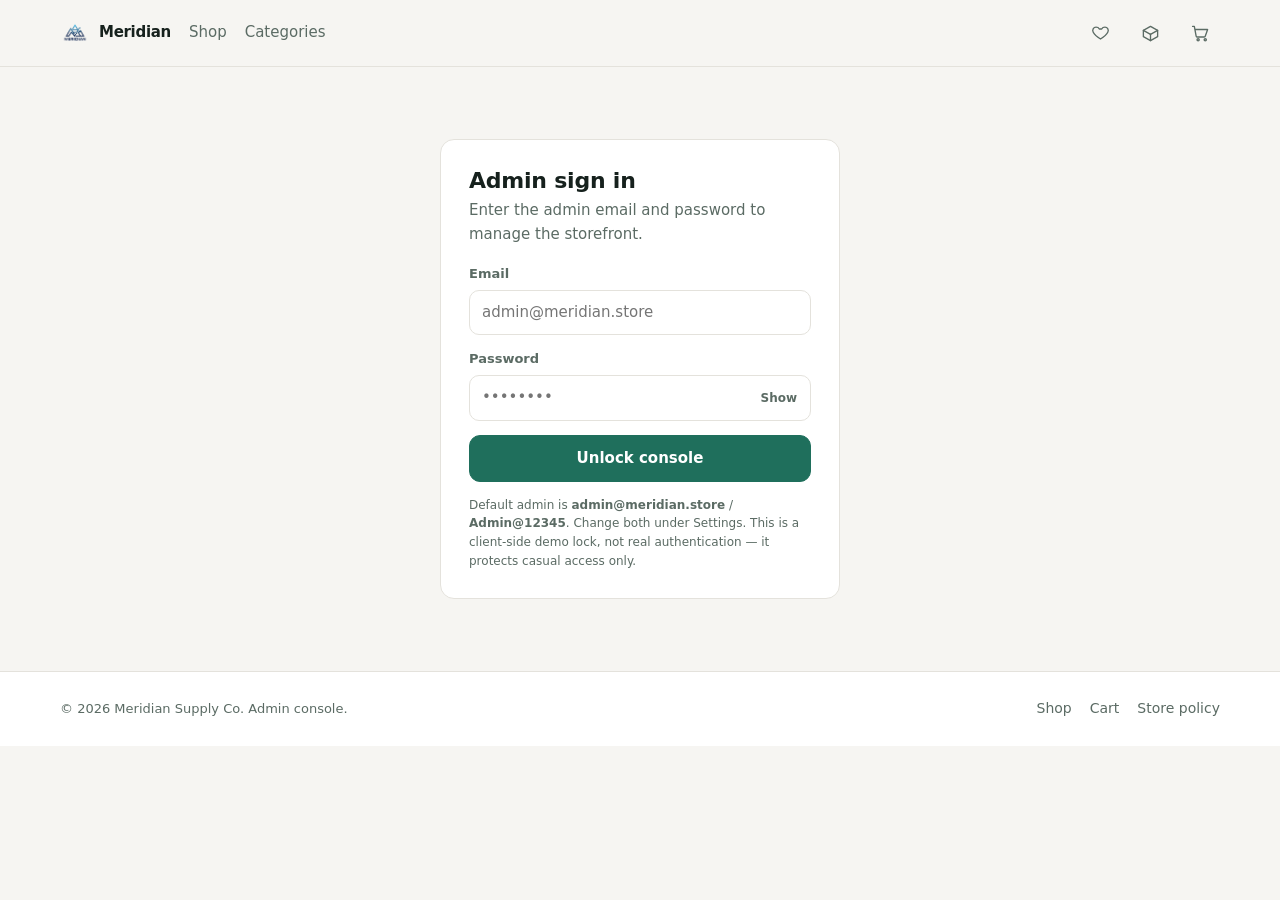
==== commit e745af8f: "Add files via upload" ====
--- a/html/admin.html
+++ b/html/admin.html
@@ -15,7 +15,6 @@
       <nav class="main-nav" aria-label="Primary">
         <a href="../index.html">Shop</a>
         <a href="../index.html#catalogue" data-scroll>Categories</a>
-        <a href="admin.html" aria-current="page">Admin</a>
       </nav>
       <div class="header-actions">
         <a class="icon-btn" href="wishlist.html" aria-label="Wishlist">
@@ -64,7 +63,7 @@
         <button data-tab="products">Products</button>
         <button data-tab="categories">Categories</button>
         <button data-tab="attributes">Attributes</button>
-        <button data-tab="variants">Variants</button>
+        <button data-tab="variants">Variants &amp; filters</button>
         <button data-tab="orders">Orders</button>
         <button data-tab="customers">Customers</button>
         <button data-tab="banners">Banners</button>
@@ -77,6 +76,7 @@
         <button data-tab="appearance">Appearance</button>
         <button data-tab="settings">Settings</button>
         <button data-tab="data">Data</button>
+        <button data-tab="sitemap">Sitemap</button>
         <button data-tab="lock" style="margin-top:10px;color:var(--danger)">Sign out</button>
         <a class="mini-btn" href="../index.html" style="text-align:center;margin-top:6px">View store ↗</a>
       </nav>
@@ -128,22 +128,12 @@
                 <div class="field"><label for="f-id">ID (slug)</label><input id="f-id" type="text" placeholder="aurora-headphones" /></div>
                 <div class="field"><label for="f-name">Name</label><input id="f-name" type="text" placeholder="Aurora Wireless Headphones" /></div>
                 <div class="field"><label for="f-category">Category</label><select id="f-category"></select></div>
+                <div class="field"><label for="f-subcategory">Sub-category</label><select id="f-subcategory"></select></div>
                 <div class="field"><label for="f-price">Price (₹)</label><input id="f-price" type="number" min="0" step="1" placeholder="10999" /></div>
                 <div class="field"><label for="f-was">Compare-at price (₹, optional)</label><input id="f-was" type="number" min="0" step="1" placeholder="12999" /></div>
                 <div class="field"><label for="f-badge">Badge (optional)</label><input id="f-badge" type="text" placeholder="Best seller" /></div>
                 <div class="field"><label for="f-rating">Rating (0–5)</label><input id="f-rating" type="number" min="0" max="5" step="0.1" placeholder="4.7" /></div>
                 <div class="field"><label for="f-reviewcount">Review count</label><input id="f-reviewcount" type="number" min="0" step="1" placeholder="214" /></div>
-                <div class="field"><label for="f-grad0">Gradient start</label><input id="f-grad0" type="color" value="#123c33" /></div>
-                <div class="field"><label for="f-grad1">Gradient end</label><input id="f-grad1" type="color" value="#1f6f5c" /></div>
-              </div>
-              <div class="grid-2">
-                <div class="field">
-                  <label for="f-image-file">Product image</label>
-                  <input id="f-image-file" type="file" accept="image/*" class="mini-btn" style="padding:6px" />
-                  <p class="dim-note">Recommended: <strong>1000 × 1000 px</strong> (square). Compressed to ≤1000px and stored in this browser. Leave blank to use the colour gradient.</p>
-                  <img id="f-image-preview" class="slide-preview" alt="Product image preview" hidden />
-                </div>
-                <div class="field"><label for="f-image">…or paste an image URL</label><input id="f-image" type="url" placeholder="https://…/photo.jpg" /><p class="hint">A URL overrides the upload.</p></div>
               </div>
               <div style="margin:4px 0 14px">
                 <h4 style="margin:0 0 10px;font-size:14px">Commerce</h4>
@@ -194,10 +184,10 @@
                 <p class="hint" id="f-attrs-empty" hidden>No attributes defined yet — add some under the Attributes tab.</p>
               </div>
               <div style="margin:4px 0 14px">
-                <h4 style="margin:0 0 4px;font-size:14px">Variants</h4>
-                <p class="hint" style="margin-bottom:10px">Options shoppers pick on the product page. Tick the choices this product offers for each group; manage the groups under the <strong>Variants</strong> tab. Variants don't change the charged price.</p>
+                <h4 style="margin:0 0 4px;font-size:14px">Variants &amp; filters</h4>
+                <p class="hint" style="margin-bottom:10px">Options shoppers pick on the product page. Tick the choices this product offers for each group; manage the groups under the <strong>Variants &amp; filters</strong> tab. Groups marked as filters there also narrow the shop's product list. Variants don't change the charged price.</p>
                 <div class="grid-2" id="f-variants"></div>
-                <p class="hint" id="f-variants-empty" hidden>No variant groups defined yet — add some under the Variants tab.</p>
+                <p class="hint" id="f-variants-empty" hidden>No variant groups defined yet — add some under the Variants &amp; filters tab.</p>
               </div>
               <div style="margin:4px 0 14px">
                 <h4 style="margin:0 0 10px;font-size:14px">Policies &amp; cross-sell</h4>
@@ -229,7 +219,7 @@
         <!-- Categories -->
         <section class="admin-panel" id="panel-categories">
           <div class="admin-bar"><h1 style="font-size:24px">Categories</h1></div>
-          <div class="callout">Categories drive the storefront filter chips and product grouping. Deleting a category moves its products to another one. The <strong>All</strong> filter is added automatically.</div>
+          <div class="callout">Categories drive the storefront filter chips and product grouping. Each category also carries the <strong>filters</strong> shown under its chip on the shop page — pick them when adding a category or with <strong>Edit</strong>. Filters are the variant groups flagged as storefront filters under the <strong>Variants &amp; filters</strong> tab. Deleting a category moves its products to another one. The <strong>All</strong> filter is added automatically and always offers every filter.</div>
           <div class="panel" style="max-width:520px;margin-bottom:16px">
             <div class="field" style="margin-bottom:10px"><label for="new-category">Add a category</label>
               <div style="display:flex;gap:8px">
@@ -237,10 +227,15 @@
                 <button class="btn btn-primary" id="add-category">Add</button>
               </div>
             </div>
+            <div class="field" style="margin-bottom:0">
+              <span class="attr-label">Filters for this category</span>
+              <div class="check-group" id="new-cat-filters"></div>
+              <p class="hint">Untick everything to hide its Filters button on the shop page.</p>
+            </div>
           </div>
           <div class="table-wrap">
             <table class="admin-table">
-              <thead><tr><th>Name</th><th>Products</th><th></th></tr></thead>
+              <thead><tr><th>Icon</th><th>Name</th><th>Sub-categories</th><th>Products</th><th>Filters</th><th></th></tr></thead>
               <tbody id="cat-rows"></tbody>
             </table>
           </div>
@@ -265,19 +260,20 @@
           </div>
         </section>
 
-        <!-- Variants -->
+        <!-- Variants & filters -->
         <section class="admin-panel" id="panel-variants">
-          <div class="admin-bar"><h1 style="font-size:24px">Product variants</h1></div>
-          <div class="callout">Variants are the options shoppers choose on a product page — colour, size, capacity and so on. Define the option groups here, then tick which choices each product offers under the <strong>Products</strong> tab. Variants group cart lines and appear on the order, but they don't change the charged price: checkout re-prices from the server catalogue by product ID.</div>
+          <div class="admin-bar"><h1 style="font-size:24px">Product variants &amp; filters</h1></div>
+          <div class="callout">Variants are the options shoppers choose on a product page — colour, size, capacity and so on. Define the option groups here, then tick which choices each product offers under the <strong>Products</strong> tab. A group ticked as a <strong>storefront filter</strong> also appears above the shop's catalogue, where shoppers narrow the product list by the choices their products offer. Variants group cart lines and appear on the order, but they don't change the charged price: checkout re-prices from the server catalogue by product ID.</div>
           <div class="panel" style="max-width:560px;margin-bottom:16px">
             <h3 style="margin-bottom:12px">Add a variant group</h3>
-            <div class="field"><label for="new-var-name">Name</label><input id="new-var-name" type="text" placeholder="e.g. Colour" /></div>
+            <div class="field"><label for="new-var-name">Filter name</label><input id="new-var-name" type="text" placeholder="e.g. Colour" /></div>
             <div class="field"><label for="new-var-opts">Choices (comma-separated)</label><input id="new-var-opts" type="text" placeholder="Black, White, Navy" /></div>
+            <div class="field"><label class="check-pill" for="new-var-filter"><input id="new-var-filter" type="checkbox" checked /><span>Show as a storefront filter</span></label></div>
             <button class="btn btn-primary" id="add-vargroup">Add variant group</button>
           </div>
           <div class="table-wrap">
             <table class="admin-table">
-              <thead><tr><th>Name</th><th>Choices</th><th>Used by</th><th></th></tr></thead>
+              <thead><tr><th>Name</th><th>Choices</th><th>Used by</th><th>Storefront filter</th><th></th></tr></thead>
               <tbody id="var-rows"></tbody>
             </table>
           </div>
@@ -289,7 +285,7 @@
           <div class="callout">Orders recorded on this device. Update fulfilment status or remove entries. This is a local demo history — it is not connected to Stripe.</div>
           <div class="table-wrap">
             <table class="admin-table">
-              <thead><tr><th>Order</th><th>Customer</th><th>Items</th><th>Total</th><th>Status</th><th></th></tr></thead>
+              <thead><tr><th></th><th>Order</th><th>Customer</th><th>Items</th><th>Total</th><th>Status</th><th></th></tr></thead>
               <tbody id="orders-body"></tbody>
             </table>
           </div>
@@ -354,7 +350,7 @@
             <button class="btn btn-primary" id="add-slide">+ Add slide</button>
           </div>
           <div id="slides-view">
-            <div class="callout">The auto-scrolling hero banner at the top of the home page. It scales to fit both mobile and desktop. Upload an image (compressed and stored in this browser) or keep a colour gradient, add a caption, and link the slide to a product, category or URL. Use the arrows to reorder.</div>
+            <div class="callout">The auto-scrolling hero banner at the top of the home page. It scales to fit both mobile and desktop. Upload an image (compressed and stored in this browser) or keep the solid brand background, add a caption, and link the slide to a product, category, a page on this site, or an external URL. Clicking anywhere on the banner opens its link. Use the arrows to reorder.</div>
             <div class="table-wrap">
               <table class="admin-table">
                 <thead><tr><th></th><th>Slide</th><th>Links to</th><th>State</th><th></th></tr></thead>
@@ -373,15 +369,13 @@
                   <p class="dim-note">Recommended size: <strong>1600 × 600 px</strong> (landscape). Compressed to ≤1400px wide and stored in this browser; large photos may exceed storage.</p>
                   <img id="f-s-preview" class="slide-preview" alt="Slide preview" hidden />
                 </div>
-                <div class="field"><label for="f-s-image">…or paste an image URL</label><input id="f-s-image" type="url" placeholder="https://…/hero.jpg" /><p class="hint">A URL overrides the upload. Leave both blank to use the gradient.</p></div>
-                <div class="field"><label for="f-s-grad0">Gradient start (no image)</label><input id="f-s-grad0" type="color" value="#123c33" /></div>
-                <div class="field"><label for="f-s-grad1">Gradient end</label><input id="f-s-grad1" type="color" value="#1f6f5c" /></div>
+                <div class="field"><label for="f-s-image">…or paste an image URL</label><input id="f-s-image" type="url" placeholder="https://…/hero.jpg" /><p class="hint">A URL overrides the upload. Leave both blank for the solid brand background.</p></div>
                 <div class="field"><label for="f-s-kicker">Kicker (small line)</label><input id="f-s-kicker" type="text" placeholder="New season" /></div>
                 <div class="field"><label for="f-s-title">Headline</label><input id="f-s-title" type="text" placeholder="Sound that moves with you" /></div>
               </div>
               <div class="field"><label for="f-s-sub">Subtitle</label><input id="f-s-sub" type="text" placeholder="Headphones, speakers and wearables" /></div>
               <div class="grid-2">
-                <div class="field"><label for="f-s-linktype">Link</label><select id="f-s-linktype"><option value="none">No link</option><option value="product">Product page</option><option value="category">Category</option><option value="url">External URL</option></select></div>
+                <div class="field"><label for="f-s-linktype">Link</label><select id="f-s-linktype"><option value="none">No link</option><option value="product">Product page</option><option value="category">Category</option><option value="page">Page URL (this site)</option><option value="url">External URL</option></select></div>
                 <div class="field" id="f-s-target-wrap"></div>
               </div>
               <div style="display:flex;gap:10px">
@@ -405,7 +399,7 @@
                 <p class="dim-note">Recommended size: <strong>240 × 240 px</strong> (square, transparent PNG). Compressed to ≤240px and stored in this browser.</p>
                 <img id="b-logo-preview" class="logo-preview" alt="Logo preview" hidden />
               </div>
-              <div class="field"><label for="b-logo-url">…or paste a logo URL</label><input id="b-logo-url" type="url" placeholder="https://…/logo.png" /><p class="hint">A URL overrides the upload. Leave both blank to use the letter mark.</p></div>
+              <div class="field"><label for="b-logo-url">…or paste a logo URL or path</label><input id="b-logo-url" type="text" spellcheck="false" placeholder="https://…/logo.png" /><p class="hint">Overrides the upload. A path is written from the site folder, as in <code>js/images.js</code>. Leave blank to fall back to that file, or to the letter mark.</p></div>
             </div>
             <div style="display:flex;gap:10px;flex-wrap:wrap;margin-top:6px">
               <button class="btn btn-primary" id="save-branding">Save branding</button>
@@ -446,7 +440,7 @@
         <!-- Spotlight Banner (mid-grid promotional banner) -->
         <section class="admin-panel" id="panel-gridbanner">
           <div class="admin-bar"><h1 style="font-size:24px">Spotlight Banner</h1></div>
-          <div class="callout">The <strong>Spotlight Banner</strong> is the wide promotional banner shown half-way through the product grid on the shop page. It keeps its original green-to-blue gradient unless you attach a background image.</div>
+          <div class="callout">The <strong>Spotlight Banner</strong> is the wide promotional banner shown half-way through the product grid on the shop page. It keeps the solid brand background unless you attach a background image.</div>
           <div class="panel" style="max-width:640px">
             <div class="grid-2">
               <div class="field"><label for="g-name">Banner name</label><input id="g-name" type="text" placeholder="Spotlight Banner" /><p class="hint">Shown as the small label pill on the banner.</p></div>
@@ -462,7 +456,7 @@
               <input id="g-image-file" type="file" accept="image/*" class="mini-btn" style="padding:6px" />
               <p class="dim-note">Recommended size: <strong>1200 × 300 px</strong> (wide, 4:1). Compressed to ≤1200px wide and stored in this browser.</p>
               <img id="g-image-preview" class="slide-preview" alt="Spotlight banner preview" hidden />
-              <p class="hint">Leave empty to keep the original gradient.</p>
+              <p class="hint">Leave empty to keep the solid brand background.</p>
             </div>
             <div style="display:flex;gap:10px;flex-wrap:wrap;margin-top:6px">
               <button class="btn btn-primary" id="save-gridbanner">Save banner</button>
@@ -484,7 +478,7 @@
           </div>
           <div class="panel" style="max-width:560px">
             <h3 style="margin-bottom:6px">Store policies</h3>
-            <p class="muted" style="font-size:13px;margin-bottom:14px">Freeform rules (returns, shipping, warranties) stored with the catalogue and included in exports.</p>
+            <p class="muted" style="font-size:13px;margin-bottom:14px">Freeform rules (returns, shipping, warranties) stored with the catalogue, included in exports, and shown to shoppers in the footer's <strong>Store policy</strong> dialog.</p>
             <ul class="rule-list" id="rules-list"></ul>
             <div class="field"><label for="new-rule-title">Title</label><input id="new-rule-title" type="text" placeholder="30-day returns" /></div>
             <div class="field"><label for="new-rule-body">Detail</label><textarea id="new-rule-body" rows="2" placeholder="Unused items can be returned within 30 days for a full refund."></textarea></div>
@@ -494,18 +488,26 @@
 
         <!-- Payments -->
         <section class="admin-panel" id="panel-payments">
-          <div class="admin-bar"><h1 style="font-size:24px">Payment gateway</h1></div>
+          <div class="admin-bar"><h1 style="font-size:24px">Payment gateways</h1></div>
           <div class="callout warn" id="payments-status"></div>
-          <div class="panel" style="max-width:560px">
+
+          <div class="gw-list" id="p-gateways"></div>
+
+          <div class="panel" style="max-width:760px">
+            <h3 style="margin-bottom:6px">UPI</h3>
+            <label class="check"><input id="p-upi" type="checkbox" /> Offer UPI at checkout</label>
+            <p class="hint" id="p-upi-note"></p>
+          </div>
+
+          <div class="panel" style="max-width:760px">
+            <h3 style="margin-bottom:12px">Checkout</h3>
             <label class="check"><input id="p-enabled" type="checkbox" /> Checkout enabled</label>
-            <label class="check"><input id="p-testmode" type="checkbox" /> Test mode (use test cards)</label>
-            <div class="grid-2">
-              <div class="field"><label for="p-provider">Provider</label><select id="p-provider"><option value="stripe">Stripe</option></select></div>
+            <label class="check"><input id="p-testmode" type="checkbox" /> Test mode (use test keys)</label>
+            <div class="grid-3">
+              <div class="field"><label for="p-provider">Preferred gateway</label><select id="p-provider"></select><p class="hint">Listed first at checkout when several gateways are on.</p></div>
               <div class="field"><label for="p-currency">Currency</label><input id="p-currency" type="text" placeholder="INR" /></div>
-            </div>
-            <div class="field"><label for="p-pubkey">Publishable key</label><input id="p-pubkey" type="text" placeholder="pk_test_…" /><p class="hint">The publishable key is public and safe to store. It must start with <code>pk_test_</code> or <code>pk_live_</code>.</p></div>
-            <div class="field"><label for="p-descriptor">Statement descriptor</label><input id="p-descriptor" type="text" maxlength="22" placeholder="MERIDIAN" /><p class="hint">Up to 22 characters, shown on card statements.</p></div>
-            <div class="callout warn" style="margin-top:6px">Never enter your <strong>secret</strong> key here. Add <code>STRIPE_SECRET_KEY</code> in <strong>Sites Settings</strong> — the checkout Edge Function reads it server-side and it is never exposed to the browser.</div>
+              <div class="field"><label for="p-descriptor">Statement descriptor</label><input id="p-descriptor" type="text" maxlength="22" placeholder="MERIDIAN" /><p class="hint">Up to 22 characters, shown on card statements.</p></div>
+            </div>
             <button class="btn btn-primary" id="save-payments">Save payment settings</button>
           </div>
         </section>
@@ -513,7 +515,7 @@
         <!-- Appearance -->
         <section class="admin-panel" id="panel-appearance">
           <div class="admin-bar"><h1 style="font-size:24px">Appearance</h1></div>
-          <div class="callout">Pick colours for the whole site. Changes preview instantly and apply across every page once saved.</div>
+          <div class="callout">Pick colours for the whole site. Every tint, border, shadow and overlay is mixed from these picks, so nothing is left behind. Changes preview instantly and apply across every page once saved.</div>
           <div class="panel" style="max-width:640px">
             <div class="swatch-grid">
               <div class="swatch-field"><label for="c-bg">Page background</label><input id="c-bg" type="color" /><input id="c-bg-hex" class="hex" type="text" spellcheck="false" /></div>
@@ -523,8 +525,12 @@
               <div class="swatch-field"><label for="c-line">Borders</label><input id="c-line" type="color" /><input id="c-line-hex" class="hex" type="text" spellcheck="false" /></div>
               <div class="swatch-field"><label for="c-accent">Accent</label><input id="c-accent" type="color" /><input id="c-accent-hex" class="hex" type="text" spellcheck="false" /></div>
               <div class="swatch-field"><label for="c-accentInk">Accent (dark)</label><input id="c-accentInk" type="color" /><input id="c-accentInk-hex" class="hex" type="text" spellcheck="false" /></div>
+              <div class="swatch-field"><label for="c-onAccent">Text on colour</label><input id="c-onAccent" type="color" /><input id="c-onAccent-hex" class="hex" type="text" spellcheck="false" /></div>
               <div class="swatch-field"><label for="c-star">Rating stars</label><input id="c-star" type="color" /><input id="c-star-hex" class="hex" type="text" spellcheck="false" /></div>
-            </div>
+              <div class="swatch-field"><label for="c-starMuted">Empty stars</label><input id="c-starMuted" type="color" /><input id="c-starMuted-hex" class="hex" type="text" spellcheck="false" /></div>
+              <div class="swatch-field"><label for="c-danger">Errors / sale</label><input id="c-danger" type="color" /><input id="c-danger-hex" class="hex" type="text" spellcheck="false" /></div>
+            </div>
+            <p class="hint" style="margin-top:12px">Accent drives the buttons, links, selected filters, category tiles and every pale accent wash; <strong>Text on colour</strong> is what sits on top of those filled surfaces; <strong>Errors / sale</strong> covers sold-out labels, warnings and destructive buttons.</p>
             <div style="display:flex;gap:10px;margin-top:16px">
               <button class="btn btn-primary" id="save-appearance">Save colours</button>
               <button class="btn btn-outline" id="reset-appearance">Reset to defaults</button>
@@ -557,6 +563,93 @@
             <div class="panel"><h3 style="margin-bottom:8px">Reset</h3><p class="muted" style="font-size:13px;margin-bottom:14px">Discard all local edits and restore the 12 default products.</p><button class="mini-btn danger" id="reset-data">Reset to defaults</button></div>
           </div>
         </section>
+
+        <!-- Sitemap -->
+        <section class="admin-panel" id="panel-sitemap">
+          <div class="admin-bar">
+            <h1 style="font-size:24px">Sitemap <span class="muted" id="sm-count" style="font-size:14px;font-weight:500"></span></h1>
+            <div class="row-actions">
+              <button class="btn btn-outline" id="sm-copy">Copy XML</button>
+              <button class="btn btn-primary" id="sm-download">Download sitemap.xml</button>
+            </div>
+          </div>
+          <div class="callout">Built automatically from your saved categories and products — there are no URLs to type in. Submit <strong>sitemap.xml</strong> to Search Console, and <strong>robots.txt</strong> to point crawlers at it while keeping the cart, checkout and this console out of the index.</div>
+
+          <div class="glance cols-4" id="sm-stats"></div>
+
+          <div class="sm-grid">
+            <div class="panel">
+              <h3 style="margin-bottom:10px">URL breakdown</h3>
+              <div class="bars" id="sm-bars"></div>
+              <p class="hint" id="sm-bars-note" style="margin-top:10px"></p>
+            </div>
+            <div class="panel">
+              <h3 style="margin-bottom:10px">Checks</h3>
+              <div id="sm-checks"></div>
+            </div>
+          </div>
+
+          <div class="panel">
+            <div class="panel-row">
+              <h3 style="margin:0">Generator settings</h3>
+              <button class="mini-btn" id="sm-reset">Reset to defaults</button>
+            </div>
+            <div class="field" style="max-width:520px">
+              <label for="sm-base">Store address</label>
+              <input id="sm-base" type="url" placeholder="https://your-store.example" autocomplete="off" />
+              <p class="hint">Every <code>&lt;loc&gt;</code> is this address plus the page path. Once published the file belongs at <strong id="sm-target">/sitemap.xml</strong>.</p>
+            </div>
+            <div class="sm-flags" id="sm-flags">
+              <label class="sm-flag"><input type="checkbox" id="sm-inc-home" /><span>Home page</span></label>
+              <label class="sm-flag"><input type="checkbox" id="sm-inc-categories" /><span>Collection pages</span></label>
+              <label class="sm-flag"><input type="checkbox" id="sm-inc-products" /><span>Product pages</span></label>
+              <label class="sm-flag"><input type="checkbox" id="sm-inc-search" /><span>Search page</span></label>
+              <label class="sm-flag"><input type="checkbox" id="sm-inc-oos" /><span>Out-of-stock products</span></label>
+              <label class="sm-flag"><input type="checkbox" id="sm-inc-lastmod" /><span>&lt;lastmod&gt; dates</span></label>
+            </div>
+            <div class="table-wrap">
+              <table class="admin-table sm-types">
+                <thead><tr><th>Page type</th><th>URLs</th><th>changefreq</th><th>priority</th></tr></thead>
+                <tbody>
+                  <tr><th>Home</th><td id="sm-n-home">0</td><td><select id="sm-freq-home"></select></td><td><input class="sm-prio" id="sm-prio-home" type="number" min="0" max="1" step="0.1" /></td></tr>
+                  <tr><th>Collections</th><td id="sm-n-category">0</td><td><select id="sm-freq-category"></select></td><td><input class="sm-prio" id="sm-prio-category" type="number" min="0" max="1" step="0.1" /></td></tr>
+                  <tr><th>Products</th><td id="sm-n-product">0</td><td><select id="sm-freq-product"></select></td><td><input class="sm-prio" id="sm-prio-product" type="number" min="0" max="1" step="0.1" /></td></tr>
+                  <tr><th>Other pages</th><td id="sm-n-page">0</td><td><select id="sm-freq-page"></select></td><td><input class="sm-prio" id="sm-prio-page" type="number" min="0" max="1" step="0.1" /></td></tr>
+                </tbody>
+              </table>
+            </div>
+            <div class="row-actions" style="margin-top:14px">
+              <button class="btn btn-primary" id="sm-save">Save settings</button>
+            </div>
+          </div>
+
+          <div class="panel">
+            <div class="panel-row">
+              <h3 style="margin:0">Preview</h3>
+              <div class="seg" id="sm-format" role="group" aria-label="Preview format"></div>
+            </div>
+            <pre class="sm-preview" id="sm-preview"></pre>
+          </div>
+
+          <div class="panel">
+            <div class="panel-row">
+              <h3 style="margin:0">Downloads</h3>
+              <div class="row-actions">
+                <button class="mini-btn" id="sm-dl-xml">sitemap.xml</button>
+                <button class="mini-btn" id="sm-dl-robots">robots.txt</button>
+                <button class="mini-btn" id="sm-dl-csv">URL list (CSV)</button>
+                <button class="mini-btn danger" id="sm-history-clear">Clear history</button>
+              </div>
+            </div>
+            <div class="table-wrap">
+              <table class="admin-table">
+                <thead><tr><th>When</th><th>File</th><th>URLs</th><th>Size</th><th>Store address</th></tr></thead>
+                <tbody id="sm-history"></tbody>
+              </table>
+            </div>
+            <p class="hint" id="sm-history-note" style="margin-top:10px"></p>
+          </div>
+        </section>
       </div>
     </div>
   </main>
@@ -591,18 +684,78 @@
     </div>
   </div>
 
+  <!-- Order items: photo, name and price of every product in one order -->
+  <div class="modal-backdrop" id="items-backdrop" hidden>
+    <div class="modal items-modal" role="dialog" aria-modal="true" aria-labelledby="items-title">
+      <h3 id="items-title">Order items <span class="muted" id="items-order" style="font-size:14px;font-weight:500"></span></h3>
+      <div class="order-meta lead" id="items-meta" hidden></div>
+      <div class="items-body table-wrap">
+        <table class="admin-table">
+          <thead><tr><th></th><th>Product</th><th>Qty</th><th>Price</th><th>Total</th></tr></thead>
+          <tbody id="items-rows"></tbody>
+        </table>
+      </div>
+      <div class="modal-actions">
+        <button class="btn btn-outline" id="items-close">Close</button>
+      </div>
+    </div>
+  </div>
+
+  <!-- Category editor: name, storefront icon, sub-categories and its filters -->
+  <div class="modal-backdrop" id="cat-backdrop" hidden>
+    <div class="modal items-modal" role="dialog" aria-modal="true" aria-labelledby="cat-title">
+      <h3 id="cat-title">Edit category</h3>
+      <div class="field"><label for="cat-name">Name</label><input id="cat-name" type="text" autocomplete="off" /></div>
+      <div class="field" style="margin-top:12px">
+        <label for="cat-icon-file">Storefront icon</label>
+        <div class="icon-row">
+          <span class="cat-thumb" id="cat-icon-preview"></span>
+          <span class="icon-controls">
+            <input id="cat-icon-file" type="file" accept="image/*" class="mini-btn" style="padding:6px" />
+            <p class="dim-note">Required size: <strong>256 × 256 px</strong> (square, width × height). Shown as an <strong>88 × 88 px</strong> tile on the shop page; a larger photo is scaled down to 256 px wide and stored in this browser.</p>
+            <p class="icon-size" id="cat-icon-size" hidden></p>
+            <button type="button" class="mini-btn danger" id="cat-icon-clear" hidden>Remove image</button>
+            <p class="hint" style="margin:6px 0 0">Without an image the tile falls back to the category's line icon.</p>
+          </span>
+        </div>
+      </div>
+      <div class="field" style="margin-top:12px">
+        <span class="attr-label">Sub-categories</span>
+        <div class="sub-rows" id="cat-sub-rows"></div>
+        <div class="sub-add">
+          <input id="cat-sub-name" type="text" placeholder="e.g. Audio" autocomplete="off" />
+          <button type="button" class="btn btn-outline" id="cat-sub-add">Add</button>
+        </div>
+        <p class="dim-note" style="margin-top:8px">Required size for every sub-category icon: <strong>256 × 256 px</strong> (square, width × height). Shown as a <strong>66 × 66 px</strong> tile in the sub-category row; a larger photo is scaled down to 256 px wide and stored in this browser.</p>
+        <p class="hint" style="margin-top:6px">Shown as a second row of icons once a shopper picks this category. Give each product its sub-category under the <strong>Products</strong> tab.</p>
+      </div>
+      <div class="field" style="margin-top:12px">
+        <span class="attr-label">Storefront filters</span>
+        <div class="check-group" id="cat-filters"></div>
+        <p class="hint">Opened by the Filters button while this category is selected. Untick everything to hide that button.</p>
+      </div>
+      <div class="modal-actions">
+        <button class="btn btn-outline" id="cat-cancel">Cancel</button>
+        <button class="btn btn-primary" id="cat-save">Save</button>
+      </div>
+    </div>
+  </div>
+
   <footer class="site-footer">
     <div class="wrap footer-inner">
       <div><p>© 2026 <span data-store-name>Meridian</span> Supply Co. Admin console.</p></div>
       <nav class="footer-links" aria-label="Footer">
         <a href="../index.html">Shop</a>
         <a href="cart.html">Cart</a>
+        <button type="button" data-policy-open aria-haspopup="dialog">Store policy</button>
       </nav>
     </div>
   </footer>
 
+  <script src="../js/images.js"></script>
   <script src="../js/products.js"></script>
   <script src="../js/store.js"></script>
+  <script src="../js/sitemap.js"></script>
   <script src="../js/admin.js"></script>
 </body>
 </html>
--- a/css/styles.css
+++ b/css/styles.css
@@ -7,13 +7,19 @@
   --line: #e4e2dc;
   --accent: #1f6f5c;
   --accent-ink: #123c33;
+  --on-accent: #ffffff;
   --star: #e8a317;
+  --star-muted: #d6d3cc;
   --danger: #b42318;
   --radius: 14px;
-  --shadow: 0 1px 2px rgba(16, 24, 20, .04), 0 8px 24px rgba(16, 24, 20, .06);
-  --shadow-sm: 0 1px 2px rgba(16, 24, 20, .05);
+  /* Shadows and tints are mixed from the palette tokens rather than written
+     as fixed rgba() literals, so an Appearance change recolours them too. */
+  --shadow: 0 1px 2px color-mix(in srgb, var(--ink) 4%, transparent), 0 8px 24px color-mix(in srgb, var(--ink) 6%, transparent);
+  --shadow-sm: 0 1px 2px color-mix(in srgb, var(--ink) 5%, transparent);
 }
 * { box-sizing: border-box; }
+/* Class rules that set display outrank the UA's [hidden]; keep hidden things hidden. */
+[hidden] { display: none !important; }
 html { scroll-behavior: smooth; }
 body {
   margin: 0;
@@ -32,10 +38,10 @@
 p { margin: 0; }
 
 /* Header */
-.site-header { position: sticky; top: 0; z-index: 40; background: rgba(246, 245, 242, .85); backdrop-filter: saturate(1.2) blur(8px); border-bottom: 1px solid var(--line); }
+.site-header { position: sticky; top: 0; z-index: 40; background: color-mix(in srgb, var(--bg) 85%, transparent); backdrop-filter: saturate(1.2) blur(8px); border-bottom: 1px solid var(--line); }
 .header-inner { display: flex; align-items: center; gap: 18px; height: 66px; flex-wrap: nowrap; }
 .brand { display: flex; align-items: center; gap: 9px; font-weight: 700; letter-spacing: -.02em; flex: 0 0 auto; }
-.brand .mark { display: grid; place-items: center; width: 30px; height: 30px; border-radius: 9px; background: var(--accent); color: #fff; font-size: 15px; }
+.brand .mark { display: grid; place-items: center; width: 30px; height: 30px; border-radius: 9px; background: var(--accent); color: var(--on-accent); font-size: 15px; }
 .brand .mark.has-logo { width: auto; max-width: 160px; background: transparent; }
 .brand .mark.has-logo img { height: 30px; width: auto; max-width: 160px; object-fit: contain; border-radius: 9px; display: block; }
 .main-nav { display: flex; gap: 18px; flex: 0 0 auto; }
@@ -43,62 +49,85 @@
 .main-nav a:hover, .main-nav a[aria-current="page"] { color: var(--ink); }
 .header-actions { display: flex; align-items: center; gap: 10px; margin-left: auto; flex-wrap: nowrap; flex: 1; min-width: 0; justify-content: flex-end; }
 
-.search { display: flex; align-items: center; gap: 6px; background: var(--surface); border: 1px solid var(--line); border-radius: 12px; padding: 4px 4px 4px 12px; min-width: 250px; box-shadow: var(--shadow-sm); order: 0; }
+.search { position: relative; display: flex; align-items: center; gap: 6px; background: var(--surface); border: 1px solid var(--line); border-radius: 12px; padding: 4px 4px 4px 12px; min-width: 250px; box-shadow: var(--shadow-sm); order: 0; }
 .search input { border: 0; outline: 0; background: transparent; flex: 1; min-width: 0; font: inherit; color: var(--ink); }
-.search button { display: grid; place-items: center; width: 32px; height: 32px; flex: 0 0 32px; border: 0; border-radius: 9px; background: var(--accent); color: #fff; }
-.search button:hover { background: var(--accent-ink); }
+.search > button { display: grid; place-items: center; width: 32px; height: 32px; flex: 0 0 32px; border: 0; border-radius: 9px; background: var(--accent); color: var(--on-accent); }
+.search > button:hover { background: var(--accent-ink); }
+
+/* Suggestions listed under the search bar from the first typed character */
+.search-suggest { position: absolute; top: calc(100% + 8px); left: 0; right: 0; z-index: 60; background: var(--surface); border: 1px solid var(--line); border-radius: 14px; box-shadow: var(--shadow); padding: 6px; max-height: min(62vh, 420px); overflow-y: auto; }
+.sg-item { display: flex; align-items: center; gap: 10px; padding: 7px 8px; border-radius: 10px; }
+.sg-item[data-active="true"] { background: var(--bg); }
+.sg-thumb { display: grid; place-items: center; width: 34px; height: 34px; flex: 0 0 34px; border: 1px solid var(--line); border-radius: 8px; background: var(--bg); overflow: hidden; }
+.sg-thumb svg { width: 18px; height: 18px; }
+.sg-text { flex: 1; min-width: 0; }
+.sg-name { display: block; font-size: 13.5px; font-weight: 600; white-space: nowrap; overflow: hidden; text-overflow: ellipsis; }
+.sg-name mark { background: none; color: var(--accent); font-weight: 700; }
+.sg-meta { display: block; font-size: 12px; color: var(--ink-soft); white-space: nowrap; overflow: hidden; text-overflow: ellipsis; }
+.sg-all { display: block; width: 100%; margin-top: 4px; padding: 8px; background: none; border: 0; border-top: 1px solid var(--line); border-radius: 0 0 10px 10px; font-size: 13px; font-weight: 600; color: var(--accent); text-align: center; }
+.sg-all[data-active="true"] { background: var(--bg); }
+.sg-empty { padding: 9px 8px; font-size: 13px; color: var(--ink-soft); }
 
 .icon-btn, .cart-link { position: relative; display: grid; place-items: center; width: 40px; height: 40px; flex: 0 0 40px; border-radius: 12px; color: var(--ink-soft); border: 1px solid transparent; transition: background .15s, color .15s, border-color .15s; }
 .icon-btn:hover, .cart-link:hover { background: var(--surface); color: var(--ink); border-color: var(--line); }
 .icon-btn svg, .cart-link svg { width: 19px; height: 19px; flex: 0 0 19px; }
 .cart-link > span:not(.cart-badge) { display: none; }
-.icon-badge, .cart-badge { position: absolute; top: 2px; right: 2px; min-width: 17px; height: 17px; padding: 0 4px; display: grid; place-items: center; border-radius: 999px; background: var(--accent); color: #fff; font-size: 10px; font-weight: 700; line-height: 1; border: 2px solid var(--bg); }
+.icon-badge, .cart-badge { position: absolute; top: 2px; right: 2px; min-width: 17px; height: 17px; padding: 0 4px; display: grid; place-items: center; border-radius: 999px; background: var(--accent); color: var(--on-accent); font-size: 10px; font-weight: 700; line-height: 1; border: 2px solid var(--bg); }
 .icon-badge[data-count="0"], .cart-badge[data-count="0"] { opacity: 0; }
 
 /* Announcement long banner (full-width strip above the sticky header) */
-.announce { width: 100%; padding: 9px 16px; text-align: center; font-size: 13px; font-weight: 600; line-height: 1.4; background: var(--accent); color: #fff; overflow-wrap: break-word; }
-.announce.theme-dark { background: var(--ink); color: #fff; }
+.announce { width: 100%; padding: 9px 16px; text-align: center; font-size: 13px; font-weight: 600; line-height: 1.4; background: var(--accent); color: var(--on-accent); overflow-wrap: break-word; }
+.announce.theme-dark { background: var(--ink); color: var(--on-accent); }
 .announce.theme-light { background: var(--surface); color: var(--ink); border-bottom: 1px solid var(--line); }
 
 /* Hero carousel */
 .hero { position: relative; margin-top: 18px; }
-.hero-slider { position: relative; height: clamp(280px, 26vw, 400px); border-radius: 20px; overflow: hidden; box-shadow: var(--shadow); }
-.slide { position: absolute; inset: 0; opacity: 0; transform: translateX(24px); transition: opacity .6s ease, transform .6s ease; }
+/* Sideways finger drags belong to the slideshow; the page still scrolls up and
+   down and still pinches to zoom. Without this the browser treats a horizontal
+   drag as its own gesture and cancels the touch before it can turn a slide. */
+.hero-slider { position: relative; height: clamp(280px, 26vw, 400px); border-radius: 20px; overflow: hidden; box-shadow: var(--shadow); touch-action: pan-y pinch-zoom; }
+.slide { position: absolute; inset: 0; opacity: 0; transform: translateX(24px); background: var(--accent-ink); }
 .slide.active { opacity: 1; transform: none; }
-.slide-inner { position: absolute; inset: 0; display: flex; flex-direction: column; justify-content: center; gap: 12px; padding: 40px; color: #fff; max-width: 640px; }
-.eyebrow { display: inline-block; font-size: 12px; font-weight: 600; letter-spacing: .06em; text-transform: uppercase; background: rgba(255, 255, 255, .18); padding: 5px 11px; border-radius: 999px; width: fit-content; }
+.slide-inner { position: absolute; inset: 0; display: flex; flex-direction: column; justify-content: center; gap: 12px; padding: 40px; color: var(--on-accent); max-width: 640px; }
+.eyebrow { display: inline-block; font-size: 12px; font-weight: 600; letter-spacing: .06em; text-transform: uppercase; background: color-mix(in srgb, var(--on-accent) 18%, transparent); padding: 5px 11px; border-radius: 999px; width: fit-content; }
 .slide h1 { font-size: clamp(24px, 3.4vw, 38px); }
-.slide p { color: rgba(255, 255, 255, .9); max-width: 46ch; }
-.slide-copy { position: absolute; left: 0; right: 0; bottom: 0; padding: 22px clamp(18px, 3vw, 34px) 46px; display: flex; flex-direction: column; align-items: flex-start; gap: 5px; color: #fff; max-height: 100%; overflow: hidden; }
+.slide p { color: color-mix(in srgb, var(--on-accent) 90%, transparent); max-width: 46ch; }
+.slide-copy { position: absolute; left: 0; right: 0; bottom: 0; z-index: 2; pointer-events: none; padding: 22px clamp(18px, 3vw, 34px) 46px; display: flex; flex-direction: column; align-items: flex-start; gap: 5px; color: var(--on-accent); max-height: 100%; overflow: hidden; }
 .s-kicker { font-size: clamp(10px, 1.4vw, 12px); font-weight: 700; letter-spacing: .08em; text-transform: uppercase; opacity: .9; }
-.s-title { font-size: clamp(19px, 3.4vw, 36px); font-weight: 800; color: #fff; line-height: 1.12; }
-.s-sub { font-size: clamp(12px, 1.5vw, 14px); color: rgba(255, 255, 255, .92); max-width: 52ch; }
-.slide-copy .btn-light { margin-top: 8px; padding: 9px 15px; font-size: 14px; }
-.slide-link { position: absolute; inset: 0; }
+.s-title { font-size: clamp(19px, 3.4vw, 36px); font-weight: 800; color: var(--on-accent); line-height: 1.12; }
+.s-sub { font-size: clamp(12px, 1.5vw, 14px); color: color-mix(in srgb, var(--on-accent) 92%, transparent); max-width: 52ch; }
+.slide-copy .btn-light { margin-top: 8px; padding: 9px 15px; font-size: 14px; pointer-events: auto; }
+.slide-link { position: absolute; inset: 0; z-index: 1; }
 .slide-preview { max-width: 100%; max-height: 140px; border-radius: 10px; border: 1px solid var(--line); margin-top: 8px; }
 .logo-preview { max-width: 160px; max-height: 70px; border-radius: 10px; border: 1px solid var(--line); margin-top: 8px; background: repeating-conic-gradient(#eee 0% 25%, #fff 0% 50%) 50% / 16px 16px; object-fit: contain; }
 .hero-cta { display: flex; gap: 10px; flex-wrap: wrap; margin-top: 6px; }
 .btn { display: inline-flex; align-items: center; gap: 8px; padding: 11px 18px; border-radius: 11px; font-weight: 600; border: 1px solid transparent; transition: transform .12s, background .15s, color .15s; }
 .btn:active { transform: translateY(1px); }
-.btn-light { background: #fff; color: var(--ink); }
-.btn-ghost { background: transparent; color: #fff; border-color: rgba(255, 255, 255, .4); }
-.hero-arrow { position: absolute; top: 50%; transform: translateY(-50%); display: grid; place-items: center; width: 38px; height: 38px; border-radius: 999px; border: 0; background: rgba(255, 255, 255, .85); color: var(--ink); box-shadow: var(--shadow-sm); z-index: 3; }
-.hero-arrow:hover { background: #fff; }
+.btn-light { background: var(--on-accent); color: var(--ink); }
+.btn-ghost { background: transparent; color: var(--on-accent); border-color: color-mix(in srgb, var(--on-accent) 40%, transparent); }
+.hero-arrow { position: absolute; top: 50%; transform: translateY(-50%); display: grid; place-items: center; width: 38px; height: 38px; border-radius: 999px; border: 0; background: color-mix(in srgb, var(--on-accent) 85%, transparent); color: var(--ink); box-shadow: var(--shadow-sm); z-index: 3; }
+.hero-arrow:hover { background: var(--on-accent); }
 .hero-arrow.prev { left: 14px; }
 .hero-arrow.next { right: 14px; }
 .dots { position: absolute; bottom: 14px; left: 50%; transform: translateX(-50%); display: flex; gap: 7px; z-index: 3; }
-.dot { position: relative; width: 9px; height: 9px; padding: 0; border-radius: 999px; border: 0; background: rgba(255, 255, 255, .5); overflow: hidden; transition: width .3s; }
-.dot.active { width: 26px; background: rgba(255, 255, 255, .35); }
-.dot.active::after { content: ""; position: absolute; inset: 0; background: #fff; transform-origin: left; animation: dotFill 5s linear forwards; }
+.dot { position: relative; width: 9px; height: 9px; padding: 0; border-radius: 999px; border: 0; background: color-mix(in srgb, var(--on-accent) 50%, transparent); overflow: hidden; transition: width .3s; }
+.dot.active { width: 26px; background: color-mix(in srgb, var(--on-accent) 35%, transparent); }
+.dot.active::after { content: ""; position: absolute; inset: 0; background: var(--on-accent); transform-origin: left; animation: dotFill 5s linear forwards; }
 @keyframes dotFill { from { transform: scaleX(0); } to { transform: scaleX(1); } }
 
 /* Banners */
 .banners { display: grid; grid-template-columns: repeat(3, 1fr); gap: 14px; margin: 22px 0 8px; }
-.banner { position: relative; display: flex; flex-direction: column; gap: 3px; padding: 20px; border-radius: var(--radius); color: #fff; overflow: hidden; box-shadow: var(--shadow-sm); transition: transform .15s, box-shadow .15s; }
+.banner { position: relative; display: flex; flex-direction: column; gap: 3px; padding: 20px; border-radius: var(--radius); color: var(--on-accent); overflow: hidden; box-shadow: var(--shadow-sm); transition: transform .15s, box-shadow .15s; }
 .banner:hover { transform: translateY(-2px); box-shadow: var(--shadow); }
-.banner-a { background: linear-gradient(135deg, #1f6f5c, #123c33); }
-.banner-b { background: linear-gradient(135deg, #b4762a, #8a5a1e); }
-.banner-c { background: linear-gradient(135deg, #2b3a67, #1b2544); }
+.banner-a { background: var(--accent-ink); }
+.banner-b { background: #8a5a1e; }
+.banner-c { background: #1b2544; }
+/* An uploaded banner photo gets a flat darkening layer — not a gradient — so
+   the white caption stays readable; isolation keeps it above the background
+   image but below the banner's text. */
+.banner, .grid-banner { isolation: isolate; }
+.has-image::after { content: ""; position: absolute; inset: 0; z-index: -1; background: color-mix(in srgb, #000 34%, transparent); }
+
 .b-icon { width: 30px; height: 30px; margin-bottom: 8px; opacity: .9; }
 .b-icon svg { width: 30px; height: 30px; }
 .b-kicker { font-size: 12px; font-weight: 600; letter-spacing: .05em; text-transform: uppercase; opacity: .85; }
@@ -107,12 +136,54 @@
 
 /* Section */
 .section { padding: 30px 0 60px; }
-.section-head { display: flex; align-items: flex-end; justify-content: space-between; gap: 20px; margin-bottom: 18px; }
+.section-head { display: flex; flex-wrap: wrap; align-items: flex-end; justify-content: space-between; gap: 20px; margin-bottom: 18px; }
 .section-head p { color: var(--ink-soft); margin-top: 4px; }
-.filters { display: flex; gap: 8px; flex-wrap: wrap; margin-bottom: 20px; }
+.head-actions { display: flex; align-items: center; gap: 10px; flex-wrap: wrap; }
+.filters { display: flex; gap: 16px 12px; flex-wrap: wrap; align-items: flex-start; margin-bottom: 20px; }
 .chip { padding: 8px 15px; border-radius: 999px; border: 1px solid var(--line); background: var(--surface); color: var(--ink-soft); font-weight: 500; transition: all .15s; }
 .chip:hover { border-color: var(--accent); color: var(--accent); }
-.chip[aria-pressed="true"] { background: var(--accent); border-color: var(--accent); color: #fff; }
+.chip[aria-pressed="true"] { background: var(--accent); border-color: var(--accent); color: var(--on-accent); }
+/* Category rows: a square icon tile per category, with its name underneath */
+.cat-tile { display: flex; flex-direction: column; align-items: center; gap: 7px; width: 88px; padding: 0; background: none; border: 0; cursor: pointer; }
+.cat-thumb { display: grid; place-items: center; width: 88px; height: 88px; border: 1px solid var(--line); border-radius: 14px; background-color: var(--surface); overflow: hidden; transition: border-color .15s, box-shadow .15s, transform .15s; }
+.cat-art { color: var(--accent); background-color: color-mix(in srgb, var(--accent) 8%, transparent); }
+.cat-art svg { width: 34px; height: 34px; }
+.cat-tile:hover .cat-thumb { border-color: var(--accent); transform: translateY(-2px); box-shadow: var(--shadow-sm); }
+.cat-tile[aria-pressed="true"] .cat-thumb { border-color: var(--accent); box-shadow: 0 0 0 2px color-mix(in srgb, var(--accent) 22%, transparent); }
+.cat-name { max-width: 88px; font-size: 12.5px; font-weight: 500; line-height: 1.3; color: var(--ink-soft); text-align: center; overflow-wrap: anywhere; }
+.cat-tile[aria-pressed="true"] .cat-name { color: var(--accent-ink); font-weight: 600; }
+/* Sub-categories of the selected category, a smaller row under the first one */
+.sub-filters { margin-top: -8px; padding-top: 14px; border-top: 1px dashed var(--line); }
+.sub-filters .cat-tile { width: 66px; gap: 6px; }
+.sub-filters .cat-thumb { width: 66px; height: 66px; border-radius: 12px; }
+.sub-filters .cat-art svg { width: 26px; height: 26px; }
+.sub-filters .cat-name { max-width: 66px; font-size: 12px; }
+/* Storefront option filters, opened from the Filters button */
+.variant-filters { border: 1px solid var(--line); border-radius: var(--radius); background: var(--surface); padding: 13px 16px; margin-bottom: 20px; }
+.variant-filters[hidden] { display: none; }
+.vf-head { display: flex; align-items: center; justify-content: space-between; gap: 12px; margin-bottom: 4px; }
+.vf-title { font-size: 11px; font-weight: 600; text-transform: uppercase; letter-spacing: .05em; color: var(--ink-soft); }
+.vf-head-actions { display: flex; align-items: center; gap: 12px; }
+.vf-clear { background: none; border: 0; padding: 0; color: var(--accent); font-size: 13px; text-decoration: underline; }
+.vf-clear[hidden] { display: none; }
+.vf-close { width: 26px; height: 26px; border: 1px solid var(--line); border-radius: 8px; background: var(--surface); color: var(--ink-soft); font-size: 13px; line-height: 1; }
+.vf-close:hover { color: var(--ink); border-color: var(--ink-soft); }
+.vf-group { display: flex; gap: 12px; align-items: baseline; padding: 9px 0; border-top: 1px solid var(--line); }
+.vf-name { flex: 0 0 90px; font-size: 13px; font-weight: 600; }
+.vf-opts { display: flex; gap: 7px; flex-wrap: wrap; }
+.vf-opts .chip { padding: 5px 12px; font-size: 13px; }
+.vf-none { font-size: 13px; color: var(--ink-soft); padding: 10px 0; }
+.vf-foot { display: flex; justify-content: flex-end; margin-top: 12px; padding-top: 12px; border-top: 1px solid var(--line); }
+.vf-foot[hidden] { display: none; }
+/* "Sort by" price-range panel, opened from the button beside Filters */
+.price-fields { display: flex; align-items: flex-end; gap: 10px; flex-wrap: wrap; margin-top: 6px; }
+.price-field { display: grid; gap: 6px; flex: 1 1 130px; min-width: 0; }
+.price-field span { font-size: 13px; font-weight: 600; color: var(--ink-soft); }
+.price-field input { width: 100%; border: 1px solid var(--line); border-radius: 10px; padding: 10px 12px; font: inherit; background: var(--surface); color: var(--ink); outline: 0; }
+.price-field input:focus { border-color: var(--accent); box-shadow: 0 0 0 3px color-mix(in srgb, var(--accent) 12%, transparent); }
+.price-dash { padding-bottom: 12px; color: var(--ink-soft); }
+.price-error { color: var(--danger); font-size: 13px; font-weight: 600; margin-top: 8px; }
+.price-error[hidden] { display: none; }
 
 /* Grid + cards */
 .grid { display: grid; grid-template-columns: repeat(4, 1fr); gap: 16px; }
@@ -120,7 +191,7 @@
 .card:hover { transform: translateY(-3px); box-shadow: var(--shadow); }
 .card-media { position: relative; display: grid; place-items: center; aspect-ratio: 4 / 3; }
 .card-media svg { width: 54px; height: 54px; opacity: .9; }
-.badge { position: absolute; top: 10px; left: 10px; padding: 4px 10px; border-radius: 999px; background: rgba(255, 255, 255, .92); color: var(--ink); font-size: 11px; font-weight: 700; }
+.badge { position: absolute; top: 10px; left: 10px; padding: 4px 10px; border-radius: 999px; background: color-mix(in srgb, var(--on-accent) 92%, transparent); color: var(--ink); font-size: 11px; font-weight: 700; }
 .card-body { padding: 13px 14px 15px; display: flex; flex-direction: column; gap: 7px; flex: 1; }
 .card-cat { font-size: 11px; font-weight: 600; letter-spacing: .05em; text-transform: uppercase; color: var(--ink-soft); }
 .card-title { font-weight: 600; line-height: 1.3; }
@@ -132,28 +203,27 @@
 .was { font-size: 13px; font-weight: 500; color: var(--ink-soft); text-decoration: line-through; }
 .add-btn { display: grid; place-items: center; width: 34px; height: 34px; border-radius: 10px; border: 1px solid var(--line); background: var(--surface); color: var(--ink); font-size: 18px; line-height: 1; transition: all .15s; }
 .add-btn:hover { border-color: var(--accent); color: var(--accent); }
-.add-btn.added { background: var(--accent); border-color: var(--accent); color: #fff; }
+.add-btn.added { background: var(--accent); border-color: var(--accent); color: var(--on-accent); }
 .wish-btn { font-size: 15px; }
 
 /* Stars */
 .stars-wrap { display: inline-flex; align-items: center; gap: 5px; }
 .stars { position: relative; display: inline-block; line-height: 1; letter-spacing: 1px; }
-.stars-bg { color: #d6d3cc; }
+.stars-bg { color: var(--star-muted); }
 .stars-fill { position: absolute; inset: 0; overflow: hidden; white-space: nowrap; color: var(--star); }
 .stars-val { font-size: 12px; font-weight: 600; color: var(--ink-soft); }
 
 /* Grid banner (decorative) */
-.grid-banner { position: relative; grid-column: 1 / -1; display: flex; align-items: center; border-radius: var(--radius); min-height: 150px; overflow: hidden; background: linear-gradient(135deg, #123c33, #1f6f5c, #2b3a67); box-shadow: var(--shadow-sm); }
-.grid-banner::after { content: ""; position: absolute; inset: 0; background: radial-gradient(circle at 70% 30%, rgba(255, 255, 255, .22), transparent 55%); }
-.gb-inner { position: relative; z-index: 1; display: flex; flex-direction: column; align-items: flex-start; gap: 6px; width: 100%; padding: 24px 30px; color: #fff; }
-.gb-name { font-size: 11px; font-weight: 700; letter-spacing: .08em; text-transform: uppercase; opacity: .9; background: rgba(255, 255, 255, .16); padding: 4px 10px; border-radius: 999px; width: fit-content; }
+.grid-banner { position: relative; grid-column: 1 / -1; display: flex; align-items: center; border-radius: var(--radius); min-height: 150px; overflow: hidden; background: var(--accent-ink); box-shadow: var(--shadow-sm); }
+.gb-inner { position: relative; z-index: 1; display: flex; flex-direction: column; align-items: flex-start; gap: 6px; width: 100%; padding: 24px 30px; color: var(--on-accent); }
+.gb-name { font-size: 11px; font-weight: 700; letter-spacing: .08em; text-transform: uppercase; opacity: .9; background: color-mix(in srgb, var(--on-accent) 16%, transparent); padding: 4px 10px; border-radius: 999px; width: fit-content; }
 .gb-cta { margin-top: 8px; padding: 9px 15px; font-size: 14px; }
 
 .empty { color: var(--ink-soft); text-align: center; padding: 40px 0; }
 
 /* Product detail */
 .detail { display: grid; grid-template-columns: 1fr 1fr; gap: 34px; padding: 30px 0; }
-.detail-media { position: relative; display: grid; place-items: center; aspect-ratio: 1; border-radius: 20px; color: #fff; box-shadow: var(--shadow); }
+.detail-media { position: relative; display: grid; place-items: center; aspect-ratio: 1; border-radius: 20px; color: var(--on-accent); box-shadow: var(--shadow); }
 .detail-media svg { width: 120px; height: 120px; opacity: .9; }
 .detail-info { display: flex; flex-direction: column; gap: 14px; }
 .detail-info .card-cat { font-size: 12px; }
@@ -169,14 +239,14 @@
 .variant-pills { display: flex; flex-wrap: wrap; gap: 8px; }
 .variant-pill { border: 1px solid var(--line); background: var(--surface); color: var(--ink); border-radius: 999px; padding: 7px 14px; font-size: 13px; cursor: pointer; transition: border-color .15s, background .15s, color .15s; }
 .variant-pill:hover { border-color: var(--accent); }
-.variant-pill.selected { border-color: var(--accent); background: rgba(31, 111, 92, .08); color: var(--accent-ink); font-weight: 600; }
+.variant-pill.selected { border-color: var(--accent); background: color-mix(in srgb, var(--accent) 8%, transparent); color: var(--accent-ink); font-weight: 600; }
 .qty-row { display: flex; align-items: center; gap: 14px; flex-wrap: wrap; }
 .stepper { display: inline-flex; align-items: center; border: 1px solid var(--line); border-radius: 11px; overflow: hidden; background: var(--surface); }
 .stepper button { width: 38px; height: 40px; border: 0; background: transparent; color: var(--ink); font-size: 18px; }
 .stepper button:hover { background: var(--bg); }
-.stepper input { width: 46px; height: 40px; border: 0; text-align: center; font: inherit; font-weight: 600; outline: 0; background: transparent; -moz-appearance: textfield; }
+.stepper input { width: 46px; height: 40px; border: 0; text-align: center; font: inherit; font-weight: 600; outline: 0; background: transparent; appearance: textfield; -moz-appearance: textfield; }
 .stepper input::-webkit-outer-spin-button, .stepper input::-webkit-inner-spin-button { -webkit-appearance: none; margin: 0; }
-.btn-primary { background: var(--accent); color: #fff; border-color: var(--accent); }
+.btn-primary { background: var(--accent); color: var(--on-accent); border-color: var(--accent); }
 .btn-primary:hover { background: var(--accent-ink); border-color: var(--accent-ink); }
 .btn-outline { background: var(--surface); color: var(--ink); border-color: var(--line); }
 .btn-outline:hover { border-color: var(--accent); color: var(--accent); }
@@ -191,12 +261,12 @@
 .thumb-item { position: relative; display: block; width: 74px; height: 74px; padding: 0; border: 1px solid var(--line); border-radius: 12px; overflow: hidden; background: var(--surface); cursor: pointer; }
 .thumb-item img { width: 100%; height: 100%; object-fit: cover; display: block; }
 .thumb-item.selected { border-color: var(--accent); outline: 2px solid var(--accent); outline-offset: 1px; }
-.thumb-del { position: absolute; top: 2px; right: 2px; width: 20px; height: 20px; border-radius: 50%; border: none; background: rgba(0,0,0,.62); color: #fff; font-size: 14px; line-height: 1; cursor: pointer; display: grid; place-items: center; }
+.thumb-del { position: absolute; top: 2px; right: 2px; width: 20px; height: 20px; border-radius: 50%; border: none; background: rgba(0,0,0,.62); color: var(--on-accent); font-size: 14px; line-height: 1; cursor: pointer; display: grid; place-items: center; }
 
 /* Commerce / policy details on the product page */
-.save-pill { font-size: 12px; font-weight: 700; color: #fff; background: var(--accent); padding: 3px 9px; border-radius: 999px; margin-left: 8px; vertical-align: middle; }
+.save-pill { font-size: 12px; font-weight: 700; color: var(--on-accent); background: var(--accent); padding: 3px 9px; border-radius: 999px; margin-left: 8px; vertical-align: middle; }
 .stock { font-size: 13px; font-weight: 600; color: var(--accent); }
-.stock.out { color: #b42318; }
+.stock.out { color: var(--danger); }
 .tag-row { display: flex; flex-wrap: wrap; gap: 7px; }
 .tag-chip { font-size: 12px; color: var(--ink-soft); background: var(--bg); border: 1px solid var(--line); border-radius: 999px; padding: 3px 10px; }
 .policy-row { display: grid; gap: 8px; margin-top: 4px; }
@@ -224,7 +294,9 @@
 .bars { display: grid; gap: 6px; }
 .bar-row { display: grid; grid-template-columns: 42px 1fr 34px; align-items: center; gap: 10px; font-size: 12px; color: var(--ink-soft); }
 .bar-track { height: 8px; border-radius: 999px; background: var(--line); overflow: hidden; }
-.bar-fill { height: 100%; background: var(--star); }
+/* The fill is a span inside a span, so it must be blockified or its inline
+   width is ignored and every bar renders empty. */
+.bar-fill { display: block; height: 100%; background: var(--star); }
 /* Dashboard category breakdown reuses .bar-row but needs a label column wide
    enough for category names (the 42px default is sized for "5 ★" rating rows). */
 #dash-cats .bar-row { grid-template-columns: minmax(96px, max-content) minmax(0, 1fr) 40px; gap: 12px; font-size: 13px; }
@@ -237,6 +309,12 @@
 .review-date { font-size: 12px; color: var(--ink-soft); }
 .review h4 { margin: 4px 0; font-size: 15px; }
 .review p { color: var(--ink-soft); font-size: 14px; }
+/* Reviews written by customers who received the product, shown above the
+   illustrative ones that ship with the catalogue */
+.review-tag { display: inline-block; margin-left: 8px; padding: 2px 8px; border-radius: 999px; background: color-mix(in srgb, var(--accent) 12%, transparent); color: var(--accent-ink); font-size: 11px; font-weight: 600; vertical-align: 1px; }
+.review-cta { display: flex; align-items: center; justify-content: space-between; gap: 14px; flex-wrap: wrap; background: var(--surface); border: 1px solid var(--line); border-radius: var(--radius); padding: 14px 18px; margin-bottom: 22px; }
+.review-cta-text { font-size: 14px; color: var(--ink-soft); }
+.review-note { margin-bottom: 22px; }
 .related { padding: 10px 0 60px; }
 .related .grid { grid-template-columns: repeat(4, 1fr); }
 
@@ -244,7 +322,7 @@
 .cart-layout { display: grid; grid-template-columns: 1fr 340px; gap: 26px; padding: 30px 0 60px; align-items: start; }
 .cart-lines { display: grid; gap: 12px; }
 .cart-line { display: grid; grid-template-columns: 90px 1fr auto; gap: 16px; background: var(--surface); border: 1px solid var(--line); border-radius: var(--radius); padding: 14px; align-items: center; }
-.line-media { display: grid; place-items: center; width: 90px; height: 90px; border-radius: 11px; color: #fff; }
+.line-media { display: grid; place-items: center; width: 90px; height: 90px; border-radius: 11px; color: var(--on-accent); }
 .line-media svg { width: 40px; height: 40px; opacity: .9; }
 .line-info { display: flex; flex-direction: column; gap: 6px; }
 .line-info .card-cat { font-size: 11px; }
@@ -258,11 +336,39 @@
 .summary h3 { font-size: 17px; margin-bottom: 14px; }
 .sum-row { display: flex; justify-content: space-between; gap: 12px; padding: 7px 0; color: var(--ink-soft); }
 .sum-row.total { border-top: 1px solid var(--line); margin-top: 8px; padding-top: 14px; color: var(--ink); font-weight: 700; font-size: 18px; }
-.free-ship-hint { font-size: 12px; color: var(--accent); background: rgba(31, 111, 92, .08); border-radius: 9px; padding: 9px 11px; margin: 10px 0; }
+.free-ship-hint { font-size: 12px; color: var(--accent); background: color-mix(in srgb, var(--accent) 8%, transparent); border-radius: 9px; padding: 9px 11px; margin: 10px 0; }
 .checkout-btn { width: 100%; justify-content: center; margin-top: 12px; }
 .notice { font-size: 13px; border-radius: 10px; padding: 11px 13px; margin-top: 12px; }
-.notice.warn { background: rgba(180, 35, 24, .07); color: var(--danger); border: 1px solid rgba(180, 35, 24, .18); }
-.notice.info { background: rgba(31, 111, 92, .08); color: var(--accent-ink); }
+.notice.warn { background: color-mix(in srgb, var(--danger) 7%, transparent); color: var(--danger); border: 1px solid color-mix(in srgb, var(--danger) 18%, transparent); }
+.notice.info { background: color-mix(in srgb, var(--accent) 8%, transparent); color: var(--accent-ink); }
+.notice.lead { margin: 0 0 16px; }
+
+/* Checkout: delivery address, payment method, and the confirmation hero */
+.checkout-card { max-width: 640px; margin: 30px auto 60px; }
+.checkout-actions { display: flex; align-items: center; gap: 10px; flex-wrap: wrap; }
+.addr-name { font-weight: 600; margin-top: 4px; }
+.addr-lines { font-size: 13px; color: var(--ink-soft); line-height: 1.5; margin-top: 2px; }
+.pay-opts { display: grid; gap: 10px; margin: 12px 0 16px; }
+.pay-opt { display: flex; align-items: flex-start; gap: 12px; padding: 14px; border: 1px solid var(--line); border-radius: 12px; background: var(--surface); cursor: pointer; }
+.pay-opt:hover { border-color: var(--accent); }
+.pay-opt:has(input:checked) { border-color: var(--accent); background: color-mix(in srgb, var(--accent) 4%, transparent); box-shadow: 0 0 0 2px color-mix(in srgb, var(--accent) 16%, transparent); }
+.pay-opt input[type="radio"] { margin: 3px 0 0; accent-color: var(--accent); }
+.pay-opt-text { display: grid; gap: 3px; }
+.pay-opt-name { font-weight: 600; }
+.pay-opt-note { font-size: 12.5px; color: var(--ink-soft); }
+.order-now { width: 100%; justify-content: center; margin-top: 14px; }
+.confirm-lines { margin-top: 16px; font-size: 14px; color: var(--ink-soft); line-height: 1.6; }
+.confirm-lines strong { color: var(--ink); }
+/* How an order was paid and where it goes: under the items on the customer's
+   order history, above them in the admin order dialog */
+.order-meta { display: grid; gap: 8px; margin-top: 12px; padding-top: 12px; border-top: 1px solid var(--line); font-size: 13px; color: var(--ink-soft); line-height: 1.5; }
+.order-meta strong { color: var(--ink); }
+.order-meta.lead { margin-top: 4px; padding: 0 0 12px; border-top: 0; border-bottom: 1px solid var(--line); }
+/* A delivered order line offers a review next to the price, so both share the row */
+.order-line { align-items: center; }
+.order-line-end { display: inline-flex; align-items: center; gap: 12px; flex-wrap: wrap; justify-content: flex-end; }
+.order-line-end > span { white-space: nowrap; }
+.review-btn { flex: 0 0 auto; padding: 6px 12px; font-size: 12.5px; border-radius: 9px; white-space: nowrap; }
 
 /* Generic page shell for inner pages */
 .page { padding: 30px 0 60px; }
@@ -279,13 +385,13 @@
 .seg { display: inline-flex; border: 1px solid var(--line); border-radius: 10px; overflow: hidden; background: var(--surface); }
 .seg button { padding: 7px 13px; font-size: 13px; font-weight: 600; color: var(--ink-soft); background: transparent; border: 0; border-right: 1px solid var(--line); cursor: pointer; }
 .seg button:last-child { border-right: 0; }
-.seg button[aria-pressed="true"] { background: var(--accent); color: #fff; }
+.seg button[aria-pressed="true"] { background: var(--accent); color: var(--on-accent); }
 .sales-summary { display: grid; grid-template-columns: repeat(auto-fit, minmax(170px, 1fr)); gap: 12px; margin-bottom: 14px; }
 .sale-card { border: 1px solid var(--line); border-radius: 11px; padding: 12px 14px; display: flex; flex-direction: column; gap: 3px; background: var(--bg); }
 .sale-card .sc-l { font-size: 11px; text-transform: uppercase; letter-spacing: .05em; color: var(--ink-soft); }
 .sale-card .sc-v { font-size: 22px; font-weight: 700; }
 .sale-card .sc-s { font-size: 12px; color: var(--ink-soft); }
-.sale-card.sel { border-color: var(--accent); background: rgba(31, 111, 92, .06); }
+.sale-card.sel { border-color: var(--accent); background: color-mix(in srgb, var(--accent) 6%, transparent); }
 .sales-grid { display: grid; grid-template-columns: minmax(240px, 300px) minmax(0, 1fr); gap: 16px; align-items: start; }
 .sales-cal { border: 1px solid var(--line); border-radius: 11px; padding: 12px; }
 .cal-head { display: flex; align-items: center; justify-content: space-between; gap: 8px; margin-bottom: 10px; }
@@ -300,7 +406,7 @@
 .cal-day.sel { outline: 2px solid var(--accent); outline-offset: 1px; }
 .cal-blank { min-height: 38px; }
 .sales-graph svg { width: 100%; height: auto; display: block; }
-.sales-graph .bar { fill: rgba(31, 111, 92, .35); }
+.sales-graph .bar { fill: color-mix(in srgb, var(--accent) 35%, transparent); }
 .sales-graph .bar.active { fill: var(--accent); }
 .sales-graph .bar-x { font-size: 10px; fill: var(--ink-soft); text-anchor: middle; }
 .sales-graph .bar-v { font-size: 9px; fill: var(--ink-soft); text-anchor: middle; }
@@ -308,14 +414,14 @@
 .cust-grid { display: grid; grid-template-columns: repeat(auto-fill, minmax(250px, 1fr)); gap: 14px; }
 .cust-card { background: var(--surface); border: 1px solid var(--line); border-radius: var(--radius); padding: 16px; display: flex; flex-direction: column; gap: 12px; }
 .cust-top { display: flex; align-items: center; gap: 11px; }
-.cust-logo { flex: 0 0 46px; width: 46px; height: 46px; border-radius: 999px; display: grid; place-items: center; color: #fff; font-weight: 700; font-size: 16px; letter-spacing: .02em; }
+.cust-logo { flex: 0 0 46px; width: 46px; height: 46px; border-radius: 999px; display: grid; place-items: center; color: var(--on-accent); font-weight: 700; font-size: 16px; letter-spacing: .02em; }
 .cust-id { display: flex; flex-direction: column; gap: 2px; min-width: 0; flex: 1; }
 .cust-id strong { font-size: 14px; overflow: hidden; text-overflow: ellipsis; white-space: nowrap; }
 .cust-id .hint { overflow: hidden; text-overflow: ellipsis; white-space: nowrap; }
 .cust-top .mini-btn { margin-left: auto; flex: 0 0 auto; }
 .cust-badges { display: flex; gap: 6px; flex-wrap: wrap; }
 .cust-tag { font-size: 11px; font-weight: 600; padding: 3px 9px; border-radius: 999px; background: var(--bg); border: 1px solid var(--line); color: var(--ink-soft); }
-.cust-tag.ok { background: rgba(31, 111, 92, .1); border-color: rgba(31, 111, 92, .3); color: var(--accent-ink); }
+.cust-tag.ok { background: color-mix(in srgb, var(--accent) 10%, transparent); border-color: color-mix(in srgb, var(--accent) 30%, transparent); color: var(--accent-ink); }
 .cust-meta { display: grid; grid-template-columns: 1fr 1fr; gap: 8px 12px; margin: 0; }
 .cust-meta div { display: flex; flex-direction: column; gap: 1px; }
 .cust-meta dt { font-size: 10px; text-transform: uppercase; letter-spacing: .05em; color: var(--ink-soft); }
@@ -323,9 +429,9 @@
 .field { display: grid; gap: 6px; margin-bottom: 14px; }
 .field label { font-size: 13px; font-weight: 600; color: var(--ink-soft); }
 .field input, .field select, .field textarea { border: 1px solid var(--line); border-radius: 10px; padding: 10px 12px; font: inherit; background: var(--surface); color: var(--ink); outline: 0; }
-.field input:focus, .field select:focus, .field textarea:focus { border-color: var(--accent); box-shadow: 0 0 0 3px rgba(31, 111, 92, .12); }
+.field input:focus, .field select:focus, .field textarea:focus { border-color: var(--accent); box-shadow: 0 0 0 3px color-mix(in srgb, var(--accent) 12%, transparent); }
 .result-hero { text-align: center; padding: 60px 20px; }
-.result-hero .mark { display: grid; place-items: center; width: 58px; height: 58px; border-radius: 999px; background: rgba(31, 111, 92, .12); color: var(--accent); margin: 0 auto 16px; font-size: 26px; }
+.result-hero .mark { display: grid; place-items: center; width: 58px; height: 58px; border-radius: 999px; background: color-mix(in srgb, var(--accent) 12%, transparent); color: var(--accent); margin: 0 auto 16px; font-size: 26px; }
 
 /* Footer */
 .site-footer { border-top: 1px solid var(--line); background: var(--surface); margin-top: 20px; }
@@ -337,44 +443,96 @@
 .footer-links { display: flex; gap: 18px; }
 .footer-links a { color: var(--ink-soft); font-size: 14px; }
 .footer-links a:hover { color: var(--ink); }
+.footer-links button { appearance: none; background: none; border: 0; padding: 0; color: var(--ink-soft); font-size: 14px; }
+.footer-links button:hover { color: var(--ink); }
+.footer-links a:focus-visible, .footer-links button:focus-visible { outline: 2px solid var(--accent); outline-offset: 3px; border-radius: 3px; }
 
 /* Toast */
 #toast-host { position: fixed; bottom: 22px; left: 50%; transform: translateX(-50%); display: grid; gap: 8px; z-index: 90; }
-.toast { background: var(--ink); color: #fff; padding: 11px 18px; border-radius: 11px; font-size: 14px; box-shadow: var(--shadow); opacity: 0; transform: translateY(8px); transition: opacity .2s, transform .2s; }
+.toast { background: var(--ink); color: var(--on-accent); padding: 11px 18px; border-radius: 11px; font-size: 14px; box-shadow: var(--shadow); opacity: 0; transform: translateY(8px); transition: opacity .2s, transform .2s; }
 .toast.show { opacity: 1; transform: none; }
 
 /* In-page modal dialogs (admin) */
-.modal-backdrop { position: fixed; inset: 0; z-index: 100; background: rgba(16, 24, 20, .45); display: grid; place-items: center; padding: 20px; }
+/* overflow:auto + the dialog's auto margins: a dialog taller than the screen
+   scrolls from its top edge instead of being clipped by centred alignment. */
+.modal-backdrop { position: fixed; inset: 0; z-index: 100; background: color-mix(in srgb, var(--ink) 45%, transparent); display: grid; overflow: auto; padding: 20px; }
 .modal-backdrop[hidden] { display: none; }
-.modal { width: min(420px, 100%); background: var(--surface); border: 1px solid var(--line); border-radius: var(--radius); padding: 22px; box-shadow: var(--shadow); }
+/* min-width:0 — the backdrop is a grid, so without it the dialog's min-content
+   (a file input plus its buttons) holds the modal wider than a phone viewport. */
+.modal { width: min(420px, 100%); min-width: 0; margin: auto; background: var(--surface); border: 1px solid var(--line); border-radius: var(--radius); padding: 22px; box-shadow: var(--shadow); }
 .modal h3 { font-size: 18px; margin-bottom: 8px; }
 .modal-msg { color: var(--ink-soft); font-size: 14px; margin-bottom: 14px; }
 .modal-msg[hidden] { display: none; }
-.modal .field { margin-bottom: 0; }
+/* The field's single grid column is otherwise sized by its widest child, which
+   pushes sub-category rows and upload controls out of the dialog on phones. */
+.modal .field { margin-bottom: 0; min-width: 0; grid-template-columns: minmax(0, 1fr); }
 .modal-actions { display: flex; justify-content: flex-end; gap: 10px; margin-top: 18px; }
 .bill-modal { width: min(860px, 100%); }
+.items-modal { width: min(640px, 100%); }
+.items-body { max-height: min(58vh, 440px); overflow-y: auto; margin-top: 12px; }
+
+/* Store policy dialog (opened from the footer) */
+body.modal-open { overflow: hidden; }
+.policy-backdrop { align-items: flex-start; overflow-y: auto; }
+.policy-modal { width: min(680px, 100%); max-height: min(84vh, 780px); margin: auto 0; padding: 0; display: flex; flex-direction: column; }
+.policy-head { display: flex; align-items: center; justify-content: space-between; gap: 14px; padding: 18px 22px; border-bottom: 1px solid var(--line); }
+.policy-head h3 { font-size: 18px; }
+.policy-close { flex: 0 0 auto; width: 32px; height: 32px; border: 1px solid var(--line); border-radius: 9px; background: var(--surface); color: var(--ink-soft); font-size: 20px; line-height: 1; }
+.policy-close:hover { color: var(--ink); border-color: var(--ink-soft); }
+.policy-body { padding: 4px 22px 10px; overflow-y: auto; }
+.policy-sec { padding: 14px 0; border-bottom: 1px solid var(--line); }
+.policy-sec:last-child { border-bottom: 0; }
+.policy-sec h4 { margin: 0 0 5px; font-size: 14px; }
+.policy-sec p { font-size: 13.5px; line-height: 1.65; color: var(--ink-soft); }
+.policy-foot { padding: 14px 22px; border-top: 1px solid var(--line); font-size: 13px; color: var(--ink-soft); }
+.policy-foot[hidden] { display: none; }
+.policy-foot a { color: var(--accent); text-decoration: underline; }
+
+/* Review dialog: a star picker plus room for a headline and the review text */
+.review-backdrop { align-items: flex-start; overflow-y: auto; }
+.review-modal { width: min(520px, 100%); margin: auto 0; }
+.review-modal .field { margin-bottom: 14px; }
+.review-modal .field:last-of-type { margin-bottom: 0; }
+.review-modal .opt { font-weight: 500; color: var(--ink-soft); }
+.star-pick { display: flex; gap: 2px; margin-top: 2px; }
+.star-opt { position: relative; display: inline-flex; padding: 2px; cursor: pointer; }
+.star-opt input { position: absolute; inset: 0; width: 100%; height: 100%; margin: 0; padding: 0; border: 0; opacity: 0; cursor: pointer; }
+.star-ico { font-size: 28px; line-height: 1; color: var(--star-muted); transition: color .12s, transform .12s; }
+.star-opt.on .star-ico { color: var(--star); }
+.star-opt:hover .star-ico { transform: scale(1.08); }
+.star-opt input:focus-visible ~ .star-ico { outline: 2px solid var(--accent); outline-offset: 3px; border-radius: 4px; }
+@media (max-width: 560px) {
+  .policy-head, .policy-body, .policy-foot { padding-left: 16px; padding-right: 16px; }
+}
 .bill-frame { width: 100%; height: min(62vh, 560px); border: 1px solid var(--line); border-radius: 10px; background: #f4f4f2; margin-top: 12px; }
-.btn-danger { background: var(--danger); border-color: var(--danger); color: #fff; }
+.btn-danger { background: var(--danger); border-color: var(--danger); color: var(--on-accent); }
 .btn-danger:hover { filter: brightness(.92); }
 
 /* Admin console */
 .admin-shell { display: grid; grid-template-columns: 220px 1fr; gap: 22px; padding: 26px 0 60px; align-items: start; }
+/* A 1fr track cannot shrink below its content's min-content width unless the
+   item opts out, so wide tables and the sitemap preview used to stretch the
+   whole console past the viewport instead of scrolling inside .table-wrap. */
+.admin-shell > div { min-width: 0; }
 .admin-nav { display: grid; gap: 4px; position: sticky; top: 84px; }
 .admin-nav button { text-align: left; padding: 10px 13px; border-radius: 10px; border: 1px solid transparent; background: transparent; color: var(--ink-soft); font-weight: 500; }
 .admin-nav button:hover { background: var(--surface); color: var(--ink); }
-.admin-nav button[aria-current="true"] { background: var(--accent); color: #fff; border-color: var(--accent); }
+.admin-nav button[aria-current="true"] { background: var(--accent); color: var(--on-accent); border-color: var(--accent); }
 .admin-panel { display: none; }
 .admin-panel.active { display: block; }
 .admin-bar { display: flex; align-items: center; justify-content: space-between; gap: 14px; margin-bottom: 16px; flex-wrap: wrap; }
+.admin-bar > .admin-back { flex: 0 0 auto; }
+.admin-bar > .admin-back + * { margin-right: auto; }
 .table-wrap { overflow-x: auto; border: 1px solid var(--line); border-radius: var(--radius); background: var(--surface); }
 table.admin-table { width: 100%; border-collapse: collapse; font-size: 14px; }
 .admin-table th, .admin-table td { text-align: left; padding: 11px 13px; border-bottom: 1px solid var(--line); vertical-align: middle; }
 .admin-table th { font-size: 11px; text-transform: uppercase; letter-spacing: .05em; color: var(--ink-soft); background: var(--bg); }
 .admin-table tr:last-child td { border-bottom: 0; }
-.swatch { width: 26px; height: 26px; border-radius: 7px; border: 1px solid var(--line); display: inline-block; }
+.swatch, .row-thumb { width: 34px; height: 34px; border-radius: 8px; border: 1px solid var(--line); display: inline-block; }
+.row-thumb { background: var(--bg); }
 .pill { display: inline-block; padding: 2px 9px; border-radius: 999px; font-size: 11px; font-weight: 600; }
-.pill.ok { background: rgba(31, 111, 92, .12); color: var(--accent-ink); }
-.pill.demo { background: rgba(180, 35, 24, .1); color: var(--danger); }
+.pill.ok { background: color-mix(in srgb, var(--accent) 12%, transparent); color: var(--accent-ink); }
+.pill.demo { background: color-mix(in srgb, var(--danger) 10%, transparent); color: var(--danger); }
 .row-actions { display: flex; gap: 6px; }
 .mini-btn { padding: 6px 11px; border-radius: 9px; border: 1px solid var(--line); background: var(--surface); color: var(--ink); font-size: 13px; font-weight: 500; }
 .mini-btn:hover { border-color: var(--accent); color: var(--accent); }
@@ -389,17 +547,18 @@
 .check-group { display: flex; flex-wrap: wrap; gap: 8px; }
 .check-pill { display: inline-flex; align-items: center; gap: 6px; border: 1px solid var(--line); border-radius: 999px; padding: 6px 12px; font-size: 13px; color: var(--ink); background: var(--surface); cursor: pointer; user-select: none; }
 .check-pill input { accent-color: var(--accent); margin: 0; }
-.check-pill:has(input:checked) { border-color: var(--accent); background: rgba(31, 111, 92, .08); color: var(--accent-ink); font-weight: 600; }
-.callout { background: rgba(31, 111, 92, .07); border: 1px solid rgba(31, 111, 92, .16); border-radius: 11px; padding: 13px 15px; font-size: 13px; color: var(--accent-ink); margin-bottom: 16px; }
-.callout.warn { background: rgba(180, 35, 24, .06); border-color: rgba(180, 35, 24, .16); color: var(--danger); }
+.check-pill:has(input:checked) { border-color: var(--accent); background: color-mix(in srgb, var(--accent) 8%, transparent); color: var(--accent-ink); font-weight: 600; }
+.callout { background: color-mix(in srgb, var(--accent) 7%, transparent); border: 1px solid color-mix(in srgb, var(--accent) 16%, transparent); border-radius: 11px; padding: 13px 15px; font-size: 13px; color: var(--accent-ink); margin-bottom: 16px; }
+.callout.warn { background: color-mix(in srgb, var(--danger) 6%, transparent); border-color: color-mix(in srgb, var(--danger) 16%, transparent); color: var(--danger); }
 .muted { color: var(--ink-soft); }
 
 /* Auth / login */
 .auth-card { max-width: 430px; margin: 6vh auto; }
 .auth-card .panel { padding: 28px; }
+.auth-note { margin: 0 0 18px; padding: 11px 13px; border: 1px solid var(--line); border-left: 3px solid var(--accent); border-radius: 10px; background: color-mix(in srgb, var(--accent) 6%, transparent); font-size: 13px; }
 .auth-tabs { display: flex; gap: 8px; margin-bottom: 20px; }
 .auth-tabs button { flex: 1; padding: 10px; border-radius: 10px; border: 1px solid var(--line); background: var(--surface); color: var(--ink-soft); font-weight: 600; }
-.auth-tabs button[aria-selected="true"] { background: var(--accent); border-color: var(--accent); color: #fff; }
+.auth-tabs button[aria-selected="true"] { background: var(--accent); border-color: var(--accent); color: var(--on-accent); }
 .pw-wrap { position: relative; }
 .pw-wrap input { width: 100%; padding-right: 58px; }
 .pw-toggle { position: absolute; right: 6px; top: 50%; transform: translateY(-50%); border: 0; background: transparent; color: var(--ink-soft); font-size: 12px; font-weight: 600; padding: 4px 8px; border-radius: 7px; }
@@ -409,7 +568,7 @@
 .req .ind { display: grid; place-items: center; width: 18px; height: 18px; flex: 0 0 18px; border-radius: 999px; border: 1.5px solid var(--line); color: transparent; font-size: 11px; font-weight: 700; line-height: 1; transition: all .15s; }
 .req .ind::before { content: "✓"; }
 .req.met { color: var(--accent-ink); font-weight: 500; }
-.req.met .ind { background: var(--accent); border-color: var(--accent); color: #fff; }
+.req.met .ind { background: var(--accent); border-color: var(--accent); color: var(--on-accent); }
 .form-error { color: var(--danger); font-size: 13px; margin-top: 12px; min-height: 1em; }
 .form-ok { color: var(--accent-ink); font-size: 13px; margin-top: 12px; }
 
@@ -419,9 +578,9 @@
 .rule-list { list-style: none; margin: 0 0 16px; padding: 0; display: grid; gap: 8px; }
 .rule-item { display: flex; align-items: flex-start; justify-content: space-between; gap: 12px; padding: 11px 13px; border: 1px solid var(--line); border-radius: 10px; background: var(--bg); }
 .banner-thumb { display: inline-block; width: 62px; height: 40px; border-radius: 8px; border: 1px solid var(--line); }
-.banner-thumb.banner-a { background: linear-gradient(135deg, #1f6f5c, #123c33); }
-.banner-thumb.banner-b { background: linear-gradient(135deg, #b4762a, #8a5a1e); }
-.banner-thumb.banner-c { background: linear-gradient(135deg, #2b3a67, #1b2544); }
+.banner-thumb.banner-a { background: var(--accent-ink); }
+.banner-thumb.banner-b { background: #8a5a1e; }
+.banner-thumb.banner-c { background: #1b2544; }
 .order-status { border: 1px solid var(--line); border-radius: 9px; padding: 6px 9px; font: inherit; font-size: 13px; background: var(--surface); color: var(--ink); }
 .swatch-grid { display: grid; grid-template-columns: repeat(2, 1fr); gap: 14px; }
 .swatch-field { display: grid; grid-template-columns: 1fr auto auto; align-items: center; gap: 10px; padding: 9px 12px; border: 1px solid var(--line); border-radius: 10px; }
@@ -429,9 +588,72 @@
 .swatch-field input[type="color"] { width: 40px; height: 32px; padding: 0; border: 1px solid var(--line); border-radius: 8px; background: var(--surface); cursor: pointer; }
 .swatch-field .hex { width: 92px; border: 1px solid var(--line); border-radius: 8px; padding: 6px 8px; font: inherit; font-size: 12px; font-family: ui-monospace, SFMono-Regular, Menlo, monospace; color: var(--ink); background: var(--surface); }
 .banner[style*="background-image"] .b-icon { display: none; }
-.dim-note { font-size: 12px; color: var(--accent-ink); background: rgba(31, 111, 92, .07); border: 1px solid rgba(31, 111, 92, .16); border-radius: 8px; padding: 7px 10px; margin-top: 6px; }
+.dim-note { font-size: 12px; color: var(--accent-ink); background: color-mix(in srgb, var(--accent) 7%, transparent); border: 1px solid color-mix(in srgb, var(--accent) 16%, transparent); border-radius: 8px; padding: 7px 10px; margin-top: 6px; }
 .dim-note strong { font-weight: 700; }
 .attr-opts { margin-top: 6px; }
+/* Admin: previews of the storefront category tiles, and the sub-category editor */
+.cat-thumb.sm { width: 44px; height: 44px; border-radius: 10px; }
+.cat-thumb.sm.cat-art svg { width: 20px; height: 20px; }
+/* The file input's intrinsic width is wider than a phone dialog, so the row
+   wraps and the control fills whatever column it lands in. */
+.icon-row { display: flex; align-items: flex-start; gap: 12px; flex-wrap: wrap; }
+.icon-row .cat-thumb { flex: 0 0 64px; width: 64px; height: 64px; }
+.icon-row .cat-art svg { width: 26px; height: 26px; }
+.icon-controls { display: flex; flex-direction: column; align-items: flex-start; gap: 6px; min-width: 0; flex: 1 1 200px; }
+.icon-controls input[type="file"] { width: 100%; max-width: 100%; }
+/* Pixel size of the attached icon, reported under the upload control */
+.icon-size { margin: 0; font-size: 12px; font-weight: 600; color: var(--ink); font-variant-numeric: tabular-nums; }
+.sub-rows { display: grid; gap: 8px; margin: 8px 0 10px; }
+/* Both controls wrap onto their own line in a narrow dialog instead of being
+   squeezed to a few pixels beside the thumbnail. */
+.sub-row { display: flex; align-items: center; gap: 8px; flex-wrap: wrap; }
+.sub-row .cat-thumb { flex: 0 0 44px; }
+.sub-row input[type="text"] { flex: 1 1 140px; min-width: 0; border: 1px solid var(--line); border-radius: 10px; padding: 8px 10px; font: inherit; background: var(--surface); color: var(--ink); }
+.sub-row input[type="file"] { flex: 1 1 170px; min-width: 0; max-width: 100%; padding: 6px; font-size: 12px; }
+.sub-add { display: flex; gap: 8px; }
+.sub-add input { flex: 1; min-width: 0; border: 1px solid var(--line); border-radius: 10px; padding: 8px 10px; font: inherit; background: var(--surface); color: var(--ink); }
+
+/* Sitemap generator dashboard */
+#panel-sitemap > .panel { margin-bottom: 16px; }
+#panel-sitemap > .panel:last-child { margin-bottom: 0; }
+.sm-grid { display: grid; grid-template-columns: repeat(2, minmax(0, 1fr)); gap: 16px; margin-bottom: 16px; }
+#sm-bars .bar-row { grid-template-columns: minmax(96px, max-content) minmax(0, 1fr) 40px; gap: 12px; font-size: 13px; }
+#sm-bars .bar-row > span:first-child { color: var(--ink); font-weight: 600; white-space: nowrap; }
+#sm-bars .bar-fill { background: var(--accent); }
+.sm-check { display: flex; align-items: flex-start; gap: 10px; font-size: 13px; line-height: 1.5; padding: 9px 0; border-bottom: 1px dashed var(--line); }
+.sm-check:last-child { border-bottom: 0; padding-bottom: 0; }
+.sm-dot { flex: 0 0 auto; width: 9px; height: 9px; border-radius: 50%; margin-top: 5px; background: var(--ink-soft); }
+.sm-check.ok .sm-dot { background: #1f9d55; }
+.sm-check.info .sm-dot { background: var(--accent); }
+.sm-check.warn { color: #8a5a00; }
+.sm-check.warn .sm-dot { background: #d99400; }
+.sm-check.error { color: var(--danger); }
+.sm-check.error .sm-dot { background: var(--danger); }
+.sm-flags { display: grid; grid-template-columns: repeat(auto-fit, minmax(190px, 1fr)); gap: 10px; margin-bottom: 18px; }
+.sm-flag { display: flex; align-items: center; gap: 9px; padding: 10px 12px; border: 1px solid var(--line); border-radius: 11px; background: var(--bg); font-size: 13.5px; cursor: pointer; }
+.sm-flag:hover { border-color: var(--accent); }
+.sm-flag input { accent-color: var(--accent); width: 15px; height: 15px; }
+.sm-types tbody th { font-size: 13px; font-weight: 600; text-transform: none; letter-spacing: 0; color: var(--ink); background: var(--surface); }
+.sm-prio { width: 78px; }
+.sm-preview { margin: 0; padding: 14px 16px; max-height: 380px; overflow: auto; background: #12211c; color: #d6e6df; border-radius: 11px; font: 12px/1.6 ui-monospace, SFMono-Regular, Menlo, Consolas, monospace; white-space: pre; tab-size: 2; }
+
+/* Payment gateways (admin) */
+#panel-payments > .panel { margin-bottom: 16px; max-width: 760px; }
+#panel-payments > .panel:last-child { margin-bottom: 0; }
+.gw-list { display: grid; grid-template-columns: repeat(auto-fit, minmax(320px, 1fr)); gap: 16px; margin-bottom: 16px; align-items: start; }
+.gw { background: var(--surface); border: 1px solid var(--line); border-radius: var(--radius); padding: 18px; box-shadow: var(--shadow-sm); opacity: .72; transition: opacity .15s ease, border-color .15s ease; min-width: 0; }
+/* The secret row's min-content (input + two buttons) is wider than a phone
+   card, so the field track has to be allowed to shrink to the card width. */
+.gw .field { min-width: 0; grid-template-columns: minmax(0, 1fr); }
+.gw.on { opacity: 1; border-color: color-mix(in srgb, var(--accent) 45%, var(--line)); }
+.gw-head { display: flex; align-items: flex-start; justify-content: space-between; gap: 12px; margin-bottom: 14px; }
+.gw-head h3 { margin: 0 0 3px; font-size: 16px; }
+.gw-toggle { margin: 0; flex: 0 0 auto; font-weight: 600; }
+.gw .field:last-child { margin-bottom: 0; }
+.secret-row { display: flex; gap: 8px; }
+.secret-row input { flex: 1; min-width: 0; letter-spacing: .04em; }
+.secret-row .mini-btn { flex: 0 0 auto; align-self: stretch; }
+.gw-err { color: var(--danger); font-weight: 600; }
 
 /* Responsive */
 @media (max-width: 980px) {
@@ -443,6 +665,7 @@
   .reviews-head { grid-template-columns: 1fr; }
   .admin-shell { grid-template-columns: 1fr; }
   .admin-nav { position: static; grid-auto-flow: column; overflow-x: auto; }
+  .sm-grid { grid-template-columns: 1fr; }
 }
 @media (max-width: 720px) {
   .grid, .related .grid { grid-template-columns: repeat(2, 1fr); }
@@ -473,7 +696,10 @@
   .brand span:not(.mark) { display: none; }
   .icon-btn, .cart-link { width: 36px; height: 36px; flex: 0 0 36px; }
   .icon-btn svg, .cart-link svg { width: 17px; height: 17px; flex: 0 0 17px; }
-  .search button { width: 28px; height: 28px; flex: 0 0 28px; }
+  .search > button { width: 28px; height: 28px; flex: 0 0 28px; }
+  .sg-item { gap: 8px; padding: 6px; }
+  .sg-thumb { width: 28px; height: 28px; flex: 0 0 28px; }
+  .sg-thumb svg { width: 16px; height: 16px; }
   .hero-slider { height: 186px; }
   .slide-copy { padding: 13px 15px 34px; gap: 3px; }
   .slide-copy .btn-light { margin-top: 5px; padding: 7px 12px; font-size: 13px; }
